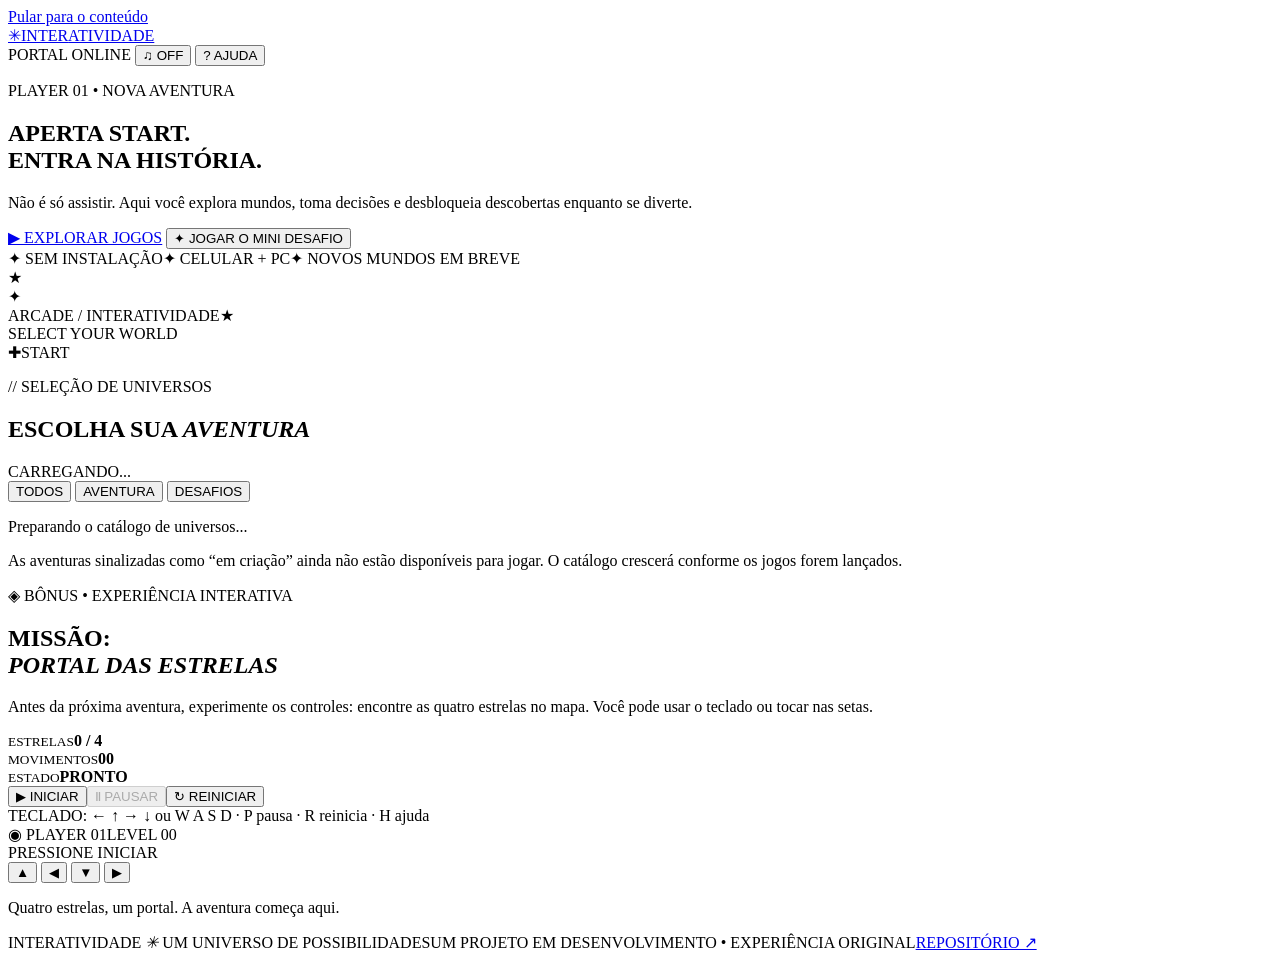
==== index.html @ ca8c4611 "feat: estrutura inicial do portal arcade Interatividade" ====
<!doctype html>
<html lang="pt-BR">
<head>
  <meta charset="utf-8">
  <meta name="viewport" content="width=device-width,initial-scale=1,viewport-fit=cover">
  <meta name="theme-color" content="#081223">
  <meta name="description" content="Interatividade — uma galáxia de jogos, histórias e desafios. Escolha um universo e entre na aventura.">
  <meta property="og:title" content="Interatividade | Seu próximo universo começa aqui">
  <meta property="og:description" content="Uma plataforma de jogos e aventuras interativas.">
  <title>INTERATIVIDADE — Seu próximo universo começa aqui</title>
  <link rel="stylesheet" href="./styles.css">
</head>
<body>
  <a class="skip-link" href="#main">Pular para o conteúdo</a>
  <div class="pixel-stars" aria-hidden="true"></div>
  <div class="page-shell">
    <header class="topbar">
      <a class="wordmark" href="./" aria-label="Interatividade: página inicial">
        <span class="wordmark-symbol" aria-hidden="true">✳</span><span>INTER<span class="wordmark-bright">ATIVIDADE</span></span>
      </a>
      <div class="top-actions">
        <span class="status"><span class="status-dot"></span>PORTAL ONLINE</span>
        <button class="icon-button" type="button" id="sound-toggle" aria-label="Ativar sons" title="Ativar ou silenciar (M)">♫ <span id="sound-state">OFF</span></button>
        <button class="icon-button" type="button" id="help-toggle" aria-haspopup="dialog" title="Como usar (H ou ?)">? AJUDA</button>
      </div>
    </header>
    <main id="main">
      <section class="hero" aria-label="Bem-vindo ao Interatividade">
        <div class="hero-copy">
          <p class="eyebrow"><span class="blink-square"></span> PLAYER 01 • NOVA AVENTURA</p>
          <h1>APERTA <span class="gradient-text">START.</span><br>ENTRA NA <span class="gradient-text pink">HISTÓRIA.</span></h1>
          <p class="hero-lead">Não é só assistir. Aqui você explora mundos, toma decisões e desbloqueia descobertas enquanto se diverte.</p>
          <div class="hero-buttons">
            <a href="#arcade" class="button button-primary">▶ EXPLORAR JOGOS</a>
            <button class="button button-outline" id="start-portal" type="button">✦ JOGAR O MINI DESAFIO</button>
          </div>
          <div class="feature-line"><span>✦ SEM INSTALAÇÃO</span><span>✦ CELULAR + PC</span><span>✦ NOVOS MUNDOS EM BREVE</span></div>
        </div>
        <div class="hero-illustration" aria-hidden="true">
          <div class="orbit orbit-one"></div><div class="orbit orbit-two"></div>
          <div class="floating-token token-one">★</div><div class="floating-token token-two">✦</div>
          <div class="device">
            <div class="device-top"><span>ARCADE / INTERATIVIDADE</span><span>★</span></div>
            <div class="device-screen">
              <div class="screen-mountains"></div><div class="screen-sun"></div>
              <div class="screen-caption">SELECT YOUR WORLD</div>
              <div class="screen-door"><div class="door-inner"></div></div>
              <div class="screen-ground"></div>
            </div>
            <div class="device-panel"><span class="device-cross">✚</span><span class="panel-start">START</span><span class="device-buttons"><b></b><b></b></span></div>
          </div>
        </div>
      </section>

      <section class="arcade-section" id="arcade" aria-labelledby="arcade-title">
        <div class="section-header">
          <div><p class="eyebrow">// SELEÇÃO DE UNIVERSOS</p><h2 id="arcade-title">ESCOLHA SUA <em>AVENTURA</em></h2></div>
          <span id="catalog-count" class="catalog-count">CARREGANDO...</span>
        </div>
        <div class="filter-bar" role="group" aria-label="Filtrar jogos">
          <button class="filter active" data-filter="todos" aria-pressed="true">TODOS</button>
          <button class="filter" data-filter="aventura" aria-pressed="false">AVENTURA</button>
          <button class="filter" data-filter="desafio" aria-pressed="false">DESAFIOS</button>
        </div>
        <div id="games-list" class="game-grid" aria-live="polite">
          <p class="loading-card">Preparando o catálogo de universos...</p>
        </div>
        <p class="catalog-note">As aventuras sinalizadas como “em criação” ainda não estão disponíveis para jogar. O catálogo crescerá conforme os jogos forem lançados.</p>
      </section>

      <section class="mini-section" id="mini" aria-labelledby="mini-title">
        <div class="mini-info">
          <p class="eyebrow">◈ BÔNUS • EXPERIÊNCIA INTERATIVA</p>
          <h2 id="mini-title">MISSÃO:<br><em>PORTAL DAS ESTRELAS</em></h2>
          <p>Antes da próxima aventura, experimente os controles: encontre as quatro estrelas no mapa. Você pode usar o teclado ou tocar nas setas.</p>
          <div class="mini-stats"><div><small>ESTRELAS</small><strong id="stars-collected">0 / 4</strong></div><div><small>MOVIMENTOS</small><strong id="moves-counter">00</strong></div><div><small>ESTADO</small><strong id="mini-state">PRONTO</strong></div></div>
          <div class="mini-actions"><button id="play-button" type="button" class="button button-primary">▶ INICIAR</button><button id="pause-button" type="button" class="button button-outline" disabled>Ⅱ PAUSAR</button><button id="restart-button" type="button" class="button button-minor">↻ REINICIAR</button></div>
          <div class="mini-hint">TECLADO: ← ↑ → ↓ ou W A S D · P pausa · R reinicia · H ajuda</div>
        </div>
        <div class="mini-console">
          <div class="console-label"><span>◉ PLAYER 01</span><span>LEVEL 00</span></div>
          <div class="board-frame"><div id="board" class="pixel-board" role="grid" aria-label="Mapa do minijogo Portal das Estrelas" tabindex="0"></div><div id="board-message" class="board-message">PRESSIONE INICIAR</div></div>
          <div class="touch-controls" role="group" aria-label="Setas para movimentar o jogador">
            <button type="button" class="dpad up" data-direction="up" aria-label="Mover para cima">▲</button>
            <button type="button" class="dpad left" data-direction="left" aria-label="Mover para a esquerda">◀</button>
            <button type="button" class="dpad down" data-direction="down" aria-label="Mover para baixo">▼</button>
            <button type="button" class="dpad right" data-direction="right" aria-label="Mover para a direita">▶</button>
          </div>
          <p id="game-feedback" class="game-feedback" role="status" aria-live="polite">Quatro estrelas, um portal. A aventura começa aqui.</p>
        </div>
      </section>
    </main>

    <footer class="footer"><span>INTERATIVIDADE <i>✳</i> UM UNIVERSO DE POSSIBILIDADES</span><span>UM PROJETO EM DESENVOLVIMENTO • EXPERIÊNCIA ORIGINAL</span><a href="https://github.com/aeduardasantana/ytp" target="_blank" rel="noopener noreferrer">REPOSITÓRIO ↗</a></footer>
  </div>

  <div id="help-dialog" class="dialog-backdrop" hidden>
    <div class="dialog" role="dialog" aria-modal="true" aria-labelledby="help-title" tabindex="-1">
      <div class="dialog-header"><h2 id="help-title">MANUAL DO JOGADOR</h2><button id="help-close" class="icon-button" type="button" aria-label="Fechar ajuda">✕</button></div>
      <p><strong>Portal das Estrelas:</strong> aperte INICIAR, mova sua personagem pelo mapa e colete todas as estrelas. Quando o portal brilhar, você venceu!</p>
      <ul><li><kbd>←</kbd> <kbd>↑</kbd> <kbd>→</kbd> <kbd>↓</kbd> ou <kbd>W</kbd><kbd>A</kbd><kbd>S</kbd><kbd>D</kbd> — mover</li><li><kbd>P</kbd> — pausar ou continuar</li><li><kbd>R</kbd> — reiniciar</li><li><kbd>H</kbd> ou <kbd>?</kbd> — abrir/fechar ajuda</li><li><kbd>M</kbd> — ativar/desativar sons</li><li><kbd>Esc</kbd> — fechar menus</li></ul>
      <p>No celular, use as quatro setas na parte inferior. O jogo não exige áudio nem limite de tempo. Você pode pausar quando quiser.</p>
      <button class="button button-primary" id="help-ok" type="button">ENTENDI ✓</button>
    </div>
  </div>
  <script src="./portal.js" defer></script>
</body>
</html>
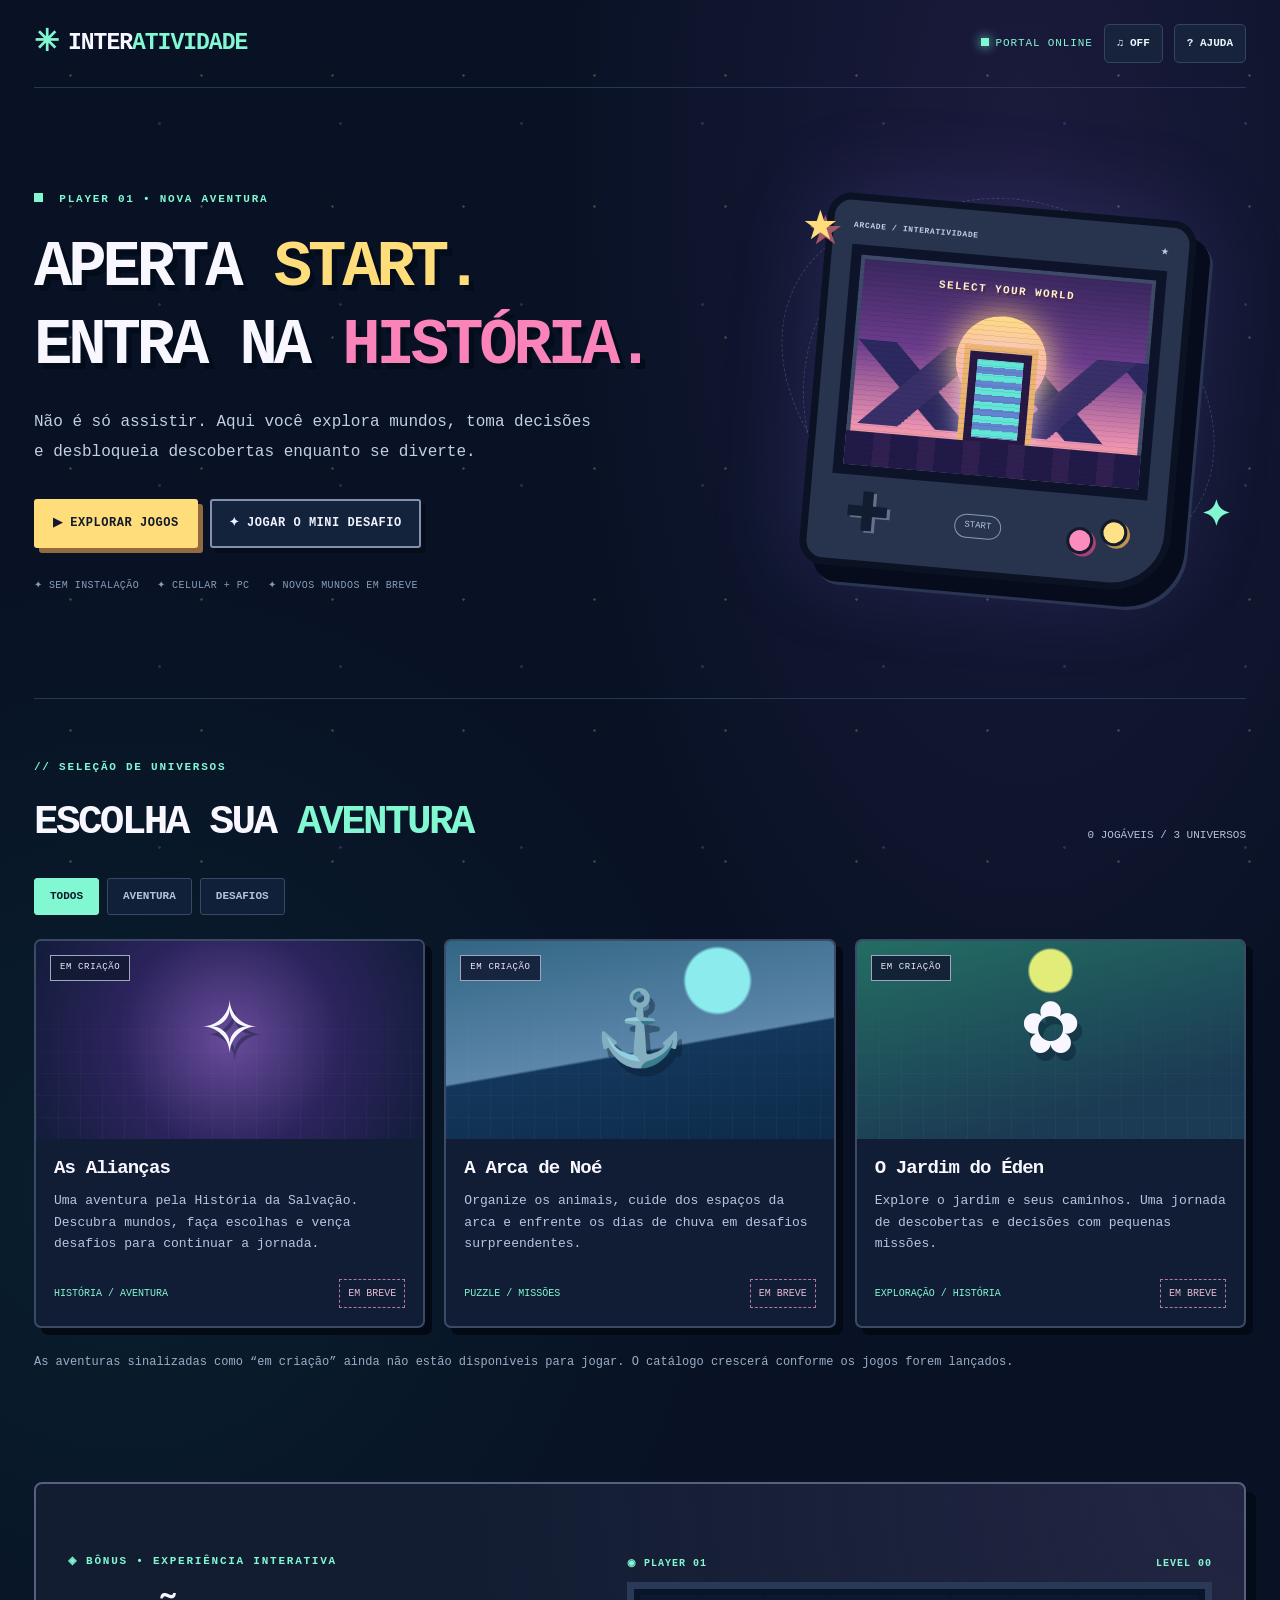
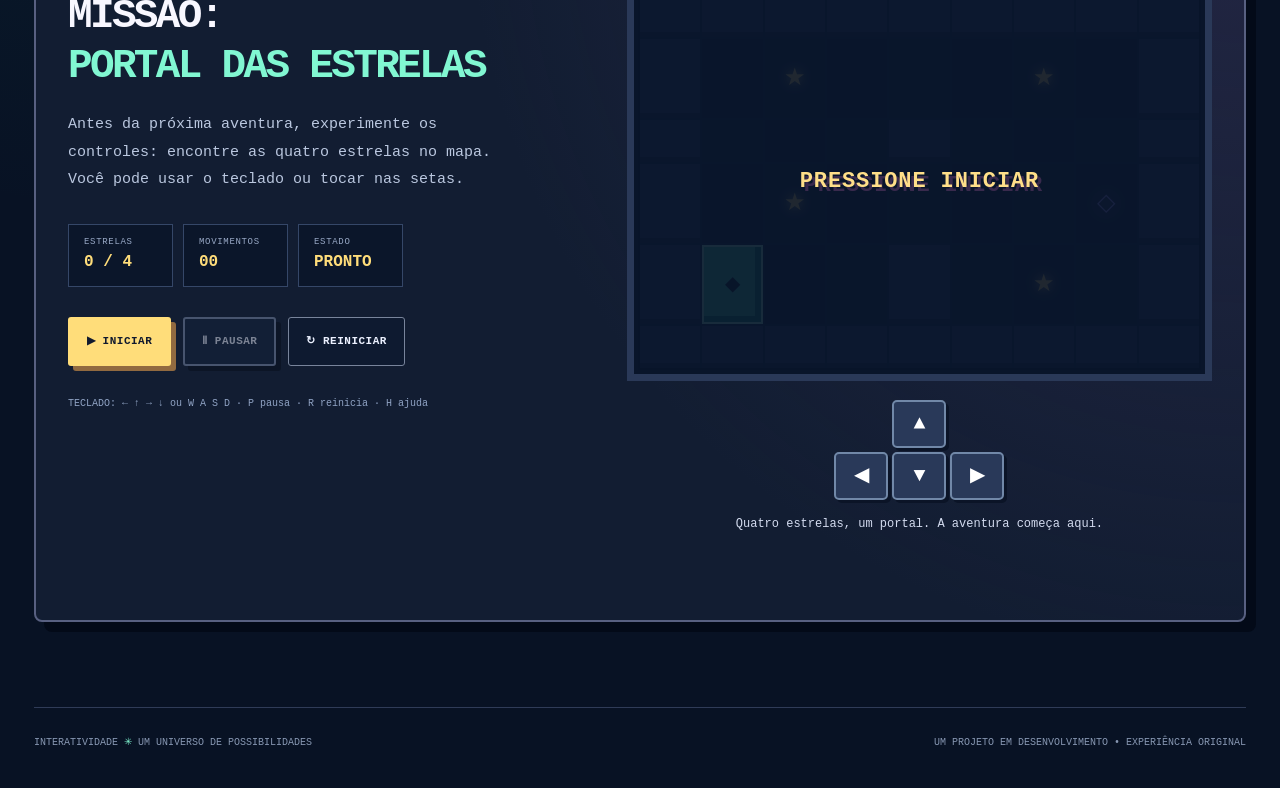
==== commit 9579b7b9: "fix: remover link público para repositório do rodapé do portal" ====
--- a/index.html
+++ b/index.html
@@ -91,7 +91,7 @@
       </section>
     </main>
 
-    <footer class="footer"><span>INTERATIVIDADE <i>✳</i> UM UNIVERSO DE POSSIBILIDADES</span><span>UM PROJETO EM DESENVOLVIMENTO • EXPERIÊNCIA ORIGINAL</span><a href="https://github.com/aeduardasantana/ytp" target="_blank" rel="noopener noreferrer">REPOSITÓRIO ↗</a></footer>
+    <footer class="footer"><span>INTERATIVIDADE <i>✳</i> UM UNIVERSO DE POSSIBILIDADES</span><span>UM PROJETO EM DESENVOLVIMENTO • EXPERIÊNCIA ORIGINAL</span></footer>
   </div>
 
   <div id="help-dialog" class="dialog-backdrop" hidden>
--- a/styles.css
+++ b/styles.css
@@ -0,0 +1 @@
+:root{color-scheme:dark;--bg:#081224;--panel:#111d34;--panel-2:#0b1629;--border:#334362;--mint:#81f7d2;--yellow:#ffdd7a;--pink:#fa83ba;--violet:#a6a0ff;--text:#f8f7ff;--muted:#b5c1db;--shadow:#030a18}*{box-sizing:border-box}html{scroll-behavior:smooth}body{margin:0;min-width:300px;background:radial-gradient(ellipse at 80% 7%,rgba(79,50,128,.27),transparent 33%),radial-gradient(ellipse at 10% 50%,rgba(19,143,133,.1),transparent 37%),var(--bg);color:var(--text);font-family:ui-monospace,'SFMono-Regular',Consolas,'Liberation Mono',monospace;font-size:15px;line-height:1.55}button,a{touch-action:manipulation}button{font:inherit;cursor:pointer}a{color:inherit}button:focus-visible,a:focus-visible,.pixel-board:focus-visible{outline:3px solid var(--yellow);outline-offset:4px}button:disabled{opacity:.48;cursor:not-allowed}.skip-link{position:absolute;top:-60px;left:12px;z-index:100;padding:10px;background:var(--mint);color:#091321}.skip-link:focus{top:10px}.pixel-stars{z-index:-1;position:absolute;inset:0 0 auto;min-height:1150px;pointer-events:none;background-image:radial-gradient(circle,var(--yellow) 1px,transparent 1.5px),radial-gradient(circle,#8b85ff 1px,transparent 1.7px);background-size:131px 131px,181px 181px;background-position:5px 10px,69px 33px;opacity:.23}.page-shell{max-width:1310px;margin:auto;padding:0 34px}.topbar{min-height:88px;display:flex;align-items:center;justify-content:space-between;gap:14px;border-bottom:1px solid #263654}.wordmark{text-decoration:none;display:flex;align-items:center;gap:10px;letter-spacing:-1px;font-weight:900;font-size:clamp(16px,2.2vw,23px);white-space:nowrap}.wordmark-symbol{font-size:30px;color:var(--mint);line-height:1}.wordmark-bright{color:var(--mint)}.top-actions{display:flex;align-items:center;gap:11px}.status{font-size:11px;letter-spacing:.08em;color:var(--mint);white-space:nowrap}.status-dot{display:inline-block;width:8px;height:8px;background:var(--mint);box-shadow:0 0 11px var(--mint);margin-right:7px}.icon-button{border:1px solid var(--border);background:#17233a;color:#ebf5ff;border-radius:5px;padding:9px 12px;min-height:39px;font-size:11px;font-weight:bold;transition:background .15s}.icon-button:hover{background:#263752}.hero{display:grid;grid-template-columns:1.15fr .85fr;align-items:center;min-height:610px;padding:68px 0 69px;gap:45px}.eyebrow{font-size:11px;font-weight:800;letter-spacing:.16em;color:var(--mint);margin:0 0 21px}.blink-square{display:inline-block;width:9px;height:9px;background:var(--mint);margin-right:8px;animation:blink 1.35s steps(1,end) infinite}h1,h2,h3,p{margin-top:0}h1,h2,h3{font-weight:900;line-height:1.22;letter-spacing:-.065em}h1{font-size:clamp(37px,5vw,70px);margin-bottom:23px;text-shadow:5px 6px 0 #030c1b}h2{font-size:clamp(27px,3.3vw,41px)}h2 em{font-style:normal;color:var(--mint)}.gradient-text{color:var(--yellow)}.gradient-text.pink{color:var(--pink)}.hero-lead{max-width:575px;line-height:1.85;color:#c4cee4;font-size:16px;margin-bottom:32px}.hero-buttons,.mini-actions{display:flex;flex-wrap:wrap;gap:12px}.button{display:inline-flex;align-items:center;justify-content:center;gap:8px;min-height:49px;border-radius:3px;border:2px solid transparent;padding:12px 17px;text-decoration:none;text-align:center;line-height:1.1;font-weight:900;letter-spacing:.045em;font-size:12px;transition:transform .1s,filter .15s,background .15s;white-space:normal}.button:hover:not(:disabled){filter:brightness(1.11);transform:translateY(-2px)}.button:active:not(:disabled){transform:translateY(2px)}.button-primary{background:var(--yellow);color:#10192e;box-shadow:5px 5px 0 #916a40}.button-outline{border-color:#8291af;color:#eff3ff;background:#13233c;box-shadow:5px 5px 0 #060d1a}.button-minor{border:1px solid #78849b;color:#ecf1ff;background:#0e1a30}.feature-line{display:flex;flex-wrap:wrap;gap:12px 18px;color:#899dbb;font-size:10px;letter-spacing:.045em;margin-top:30px}.hero-illustration{height:430px;display:grid;place-items:center;position:relative;isolation:isolate}.orbit{position:absolute;border:1px dashed #53617c;border-radius:50%;opacity:.52}.orbit-one{width:390px;height:390px;transform:rotate(-18deg)}.orbit-two{width:460px;height:330px;transform:rotate(29deg)}.floating-token{position:absolute;font-weight:900;display:grid;place-items:center;width:60px;height:60px;z-index:2;font-size:35px;animation:bob 4s ease-in-out infinite}.token-one{top:5%;left:8%;color:var(--yellow);text-shadow:5px 5px 0 #a65866}.token-two{bottom:14%;right:0;color:var(--mint);animation-delay:1s}.device{position:relative;z-index:1;width:min(100%,370px);background:#28344d;padding:17px 20px 22px;border:7px solid #0b1223;border-radius:24px 24px 60px 24px;box-shadow:15px 16px 0 #060c1c,18px 19px 0 #293552,0 0 90px #7468d33a;transform:rotate(5deg)}.device-top{display:flex;justify-content:space-between;font-size:8px;font-weight:bold;letter-spacing:.08em;color:#bfcee8;margin:2px 0 13px}.device-screen{height:230px;background:linear-gradient(#38275d 0%,#6b3c8c 42%,#ed92b1 80%,#f8b47f 100%);position:relative;border:10px solid #0d1429;overflow:hidden;box-shadow:inset 0 0 0 4px #3e4a67}.device-screen:after{content:"";position:absolute;inset:0;background:repeating-linear-gradient(transparent 0 4px,rgba(4,8,25,.08) 4px 5px);pointer-events:none}.screen-sun{position:absolute;width:91px;height:91px;background:linear-gradient(#ffdc8a,#f693a7);border-radius:50%;top:23%;left:calc(50% - 45px);box-shadow:0 0 35px #ffce80}.screen-mountains{position:absolute;inset:40% 0 20%;background:linear-gradient(135deg,transparent 35%,#392f69 35% 50%,transparent 50%) 0 0/150px 120px,linear-gradient(225deg,transparent 35%,#2b295f 35% 50%,transparent 50%) 0 0/130px 120px}.screen-caption{position:absolute;top:15px;left:0;right:0;text-align:center;font-size:11px;font-weight:900;letter-spacing:.13em;color:#fff7cd;text-shadow:2px 2px 0 #50254d}.screen-door{position:absolute;bottom:30px;left:calc(50% - 31px);width:62px;height:94px;border:8px solid #271943;background:#c5b5ff;box-shadow:0 0 0 6px #edb470,0 0 29px #f3d8ff}.door-inner{width:100%;height:100%;background:repeating-linear-gradient(180deg,#61e6d6 0 7px,#6385cf 7px 14px);animation:shimmer 1.6s linear infinite}.screen-ground{height:34px;position:absolute;bottom:0;left:0;right:0;background:repeating-linear-gradient(90deg,#211a48 0 28px,#302052 28px 45px)}.device-panel{display:flex;justify-content:space-between;align-items:center;margin:19px 16px 0}.device-cross{font-size:54px;color:#131d31;line-height:.8;text-shadow:3px 2px 0 #67718c}.panel-start{font-size:9px;color:#afc2db;padding:4px 9px;border-radius:20px;border:1px solid #8d98b0}.device-buttons{display:flex;gap:8px;transform:rotate(-18deg)}.device-buttons b{display:block;width:27px;height:27px;background:#fc8cbe;border-radius:50%;border:3px solid #131b2c;box-shadow:2px 3px 0 #a84275}.device-buttons b:last-child{background:#ffe188;box-shadow:2px 3px 0 #bf9354}.arcade-section{padding:60px 0 68px;border-top:1px solid #263654}.section-header{display:flex;align-items:flex-end;justify-content:space-between;gap:15px}.section-header h2{margin-bottom:15px}.catalog-count{color:var(--muted);font-size:11px;margin-bottom:18px}.filter-bar{display:flex;gap:8px;flex-wrap:wrap;margin:16px 0 24px}.filter{padding:9px 15px;border:1px solid #374965;border-radius:3px;background:#102039;color:#b5c2dc;font-size:11px;font-weight:bold}.filter.active,.filter:hover{background:var(--mint);border-color:var(--mint);color:#0b1c28}.game-grid{display:grid;grid-template-columns:repeat(3,minmax(0,1fr));gap:19px}.game-card{background:var(--panel);border:2px solid #3b4b65;border-radius:7px;overflow:hidden;box-shadow:7px 7px 0 #030a16;min-width:0;display:flex;flex-direction:column}.game-card:hover{border-color:#7b83c9}.game-art{min-height:198px;display:grid;place-items:center;position:relative;overflow:hidden;background:radial-gradient(circle at 50% 45%,#5d5489,transparent 60%),linear-gradient(140deg,#211e46,#162b47)}.game-art[data-art="ark"]{background:radial-gradient(circle at 70% 20%,#8bebed 0 10%,transparent 11%),linear-gradient(170deg,#326684 0%,#5c86aa 54%,#13375b 55%,#0d2b4a 100%)}.game-art[data-art="eden"]{background:radial-gradient(circle at 50% 15%,#e1ec79 0 8%,transparent 9%),linear-gradient(165deg,#236d63,#1b3a53 78%)}.game-art[data-art="alliance"]{background:radial-gradient(circle,#694c9b 0,#2c245d 50%,#121c3a)}.game-art[data-art="mystery"]{background:linear-gradient(145deg,#233652,#371e54)}.game-symbol{font-size:73px;line-height:1;filter:drop-shadow(5px 8px 0 #08182b66);transform:translateY(-7px)}.art-pixels{position:absolute;inset:0;opacity:.25;background-image:linear-gradient(#fff2 1px,transparent 1px),linear-gradient(90deg,#fff2 1px,transparent 1px);background-size:22px 22px;mask-image:linear-gradient(transparent,black)}.card-badge{position:absolute;top:14px;left:14px;background:#121a32df;border:1px solid #a1a5bf;padding:5px 9px;font-size:9px;color:#f2e9ff;letter-spacing:.07em}.game-card-content{padding:18px;flex:1;display:flex;flex-direction:column}.game-card h3{font-size:19px;margin-bottom:10px;letter-spacing:-.045em}.game-card p{font-size:13px;color:#b7c6df;line-height:1.65;flex:1}.card-bottom{display:flex;gap:10px;align-items:center;justify-content:space-between;margin-top:11px}.card-tag{font-size:10px;color:var(--mint)}.card-coming{font-size:10px;color:#e0bad3;border:1px dashed #b778a0;padding:6px 8px;white-space:nowrap}.game-link{background:var(--mint);color:#091c25;padding:8px 10px;font-size:11px;font-weight:bold;text-decoration:none}.catalog-note{font-size:12px;color:#9cadc7;margin-top:25px}.loading-card{padding:40px;color:var(--muted)}.mini-section{display:grid;grid-template-columns:.94fr 1.06fr;gap:40px;padding:69px 32px;border:2px solid #586081;border-radius:8px;background:radial-gradient(circle at 100% 0%,#39325a69,transparent 55%),#121d32;box-shadow:10px 10px 0 #030a18;margin:30px 0 85px}.mini-info>p:not(.eyebrow){color:#bac7df;line-height:1.85;max-width:440px}.mini-info h2{margin-bottom:20px}.mini-stats{display:flex;flex-wrap:wrap;gap:10px;margin:30px 0}.mini-stats>div{background:#0b162a;border:1px solid #354768;padding:11px 15px;min-width:105px}.mini-stats small{display:block;font-size:9px;color:#99a9c6;letter-spacing:.075em}.mini-stats strong{display:block;font-size:16px;color:var(--yellow)}.mini-actions .button{font-size:11px}.mini-hint{font-size:10px;color:#90a3c4;margin-top:28px;line-height:1.9}.mini-console{max-width:590px;min-width:0}.console-label{display:flex;justify-content:space-between;color:var(--mint);font-weight:bold;font-size:10px;letter-spacing:.1em;margin:3px 0 11px}.board-frame{position:relative;border:7px solid #2a3958;background:#0b182e;padding:6px;box-shadow:inset 0 0 0 4px #111d36}.pixel-board{width:100%;display:grid;grid-template-columns:repeat(9,1fr);aspect-ratio:9/6;gap:2px;background:#182844;outline-offset:2px}.cell{min-width:0;min-height:0;display:grid;place-items:center;background:#15233d;font-size:clamp(13px,2.2vw,24px);user-select:none}.cell:nth-child(2n){background:#172942}.cell.wall{background:#304262;box-shadow:inset 0 -5px 0 #1c2d49}.cell.star{color:#ffdc74;text-shadow:0 0 11px #f7d281;animation:glow 1.4s ease-in-out infinite}.cell.portal{color:#a394ff;text-shadow:0 0 14px #b78eff}.cell.hero-cell{background:#4ad2af;color:#091d2c;box-shadow:inset -6px -6px 0 #15927b;font-size:20px;border:2px solid #adffe5}.board-message{position:absolute;inset:0;display:grid;place-items:center;background:#08152ae6;color:#ffdf89;font-size:clamp(13px,2.1vw,22px);font-weight:900;text-align:center;text-shadow:4px 4px 0 #392a4d;letter-spacing:.04em;padding:20px}.board-message[hidden]{display:none}.touch-controls{display:grid;grid-template-columns:repeat(3,54px);grid-template-rows:repeat(2,48px);gap:4px;justify-content:center;margin:19px auto 10px}.dpad{border:2px solid #7188a8;background:#293959;color:#fff;border-radius:5px;font-size:20px;min-width:44px;min-height:44px;box-shadow:3px 3px 0 #0b1427}.dpad:active{background:#80f5d5;color:#05172a;transform:translate(2px,2px);box-shadow:1px 1px 0 #0b1427}.dpad.up{grid-column:2;grid-row:1}.dpad.left{grid-column:1;grid-row:2}.dpad.down{grid-column:2;grid-row:2}.dpad.right{grid-column:3;grid-row:2}.game-feedback{font-size:12px;text-align:center;color:#d3dbef;margin:15px 0 0;min-height:3em}.footer{border-top:1px solid #2f3b57;padding:27px 0 38px;display:flex;justify-content:space-between;gap:15px;align-items:center;flex-wrap:wrap;color:#8797b2;font-size:10px}.footer i{color:var(--mint);font-style:normal}.footer a{color:var(--mint);text-decoration:none}.dialog-backdrop{position:fixed;inset:0;background:#020611d9;z-index:99;display:grid;place-items:center;padding:16px}.dialog-backdrop[hidden]{display:none}.dialog{width:min(100%,540px);max-height:min(94vh,720px);overflow:auto;background:#182540;border:3px solid var(--mint);box-shadow:12px 12px 0 #050e1e;padding:26px}.dialog-header{display:flex;justify-content:space-between;align-items:center;gap:15px}.dialog h2{font-size:25px;color:var(--yellow);margin:0 0 16px}.dialog p,.dialog li{font-size:13px;line-height:1.8;color:#d6e1f4}.dialog ul{padding-left:22px}.dialog li{margin-bottom:8px}kbd{display:inline-block;background:#0a152a;color:var(--mint);border:1px solid #7587a5;border-radius:3px;padding:1px 5px;margin:0 2px;font-family:inherit}.dialog .button{margin-top:10px}@keyframes blink{50%{opacity:0}}@keyframes glow{50%{filter:brightness(1.6)}}@keyframes bob{50%{transform:translateY(-14px)}}@keyframes shimmer{to{background-position:0 28px}}@media(max-width:1050px){.hero{grid-template-columns:1fr .85fr;gap:22px}.hero-illustration{height:340px}.orbit-one{width:320px;height:320px}.orbit-two{width:330px;height:270px}.device{max-width:275px}.device-screen{height:175px}.game-grid{grid-template-columns:repeat(2,minmax(0,1fr))}.mini-section{grid-template-columns:1fr}.mini-console{max-width:640px;margin:auto;width:100%}}@media(max-width:720px){.page-shell{padding:0 18px}.topbar{min-height:73px}.status{display:none}.wordmark{font-size:16px}.wordmark-symbol{font-size:23px}.top-actions{gap:6px}.icon-button{padding:7px 8px}.hero{display:flex;flex-direction:column;align-items:stretch;padding:55px 0 40px;gap:35px;min-height:unset}.hero-illustration{height:300px}.device{max-width:280px}.hero-copy h1{font-size:clamp(36px,8vw,56px)}.feature-line{gap:7px 10px}.arcade-section{padding:38px 0 52px}.section-header{align-items:flex-start;flex-direction:column;gap:0}.game-grid{grid-template-columns:1fr}.game-art{min-height:180px}.mini-section{padding:30px 15px;gap:22px;margin-bottom:55px}.mini-stats>div{min-width:90px;flex:1}.mini-actions .button{flex:1}.pixel-board{aspect-ratio:9/6}.cell.hero-cell{font-size:16px}.footer{font-size:9px;line-height:1.8}}@media(max-width:380px){.wordmark{font-size:13px}.top-actions .icon-button{font-size:9px;padding:6px}.mini-stats>div{padding:9px 7px;min-width:80px}}@media(prefers-reduced-motion:reduce){*,*:before,*:after{animation-duration:.01ms!important;animation-iteration-count:1!important;scroll-behavior:auto!important;transition-duration:.01ms!important}}
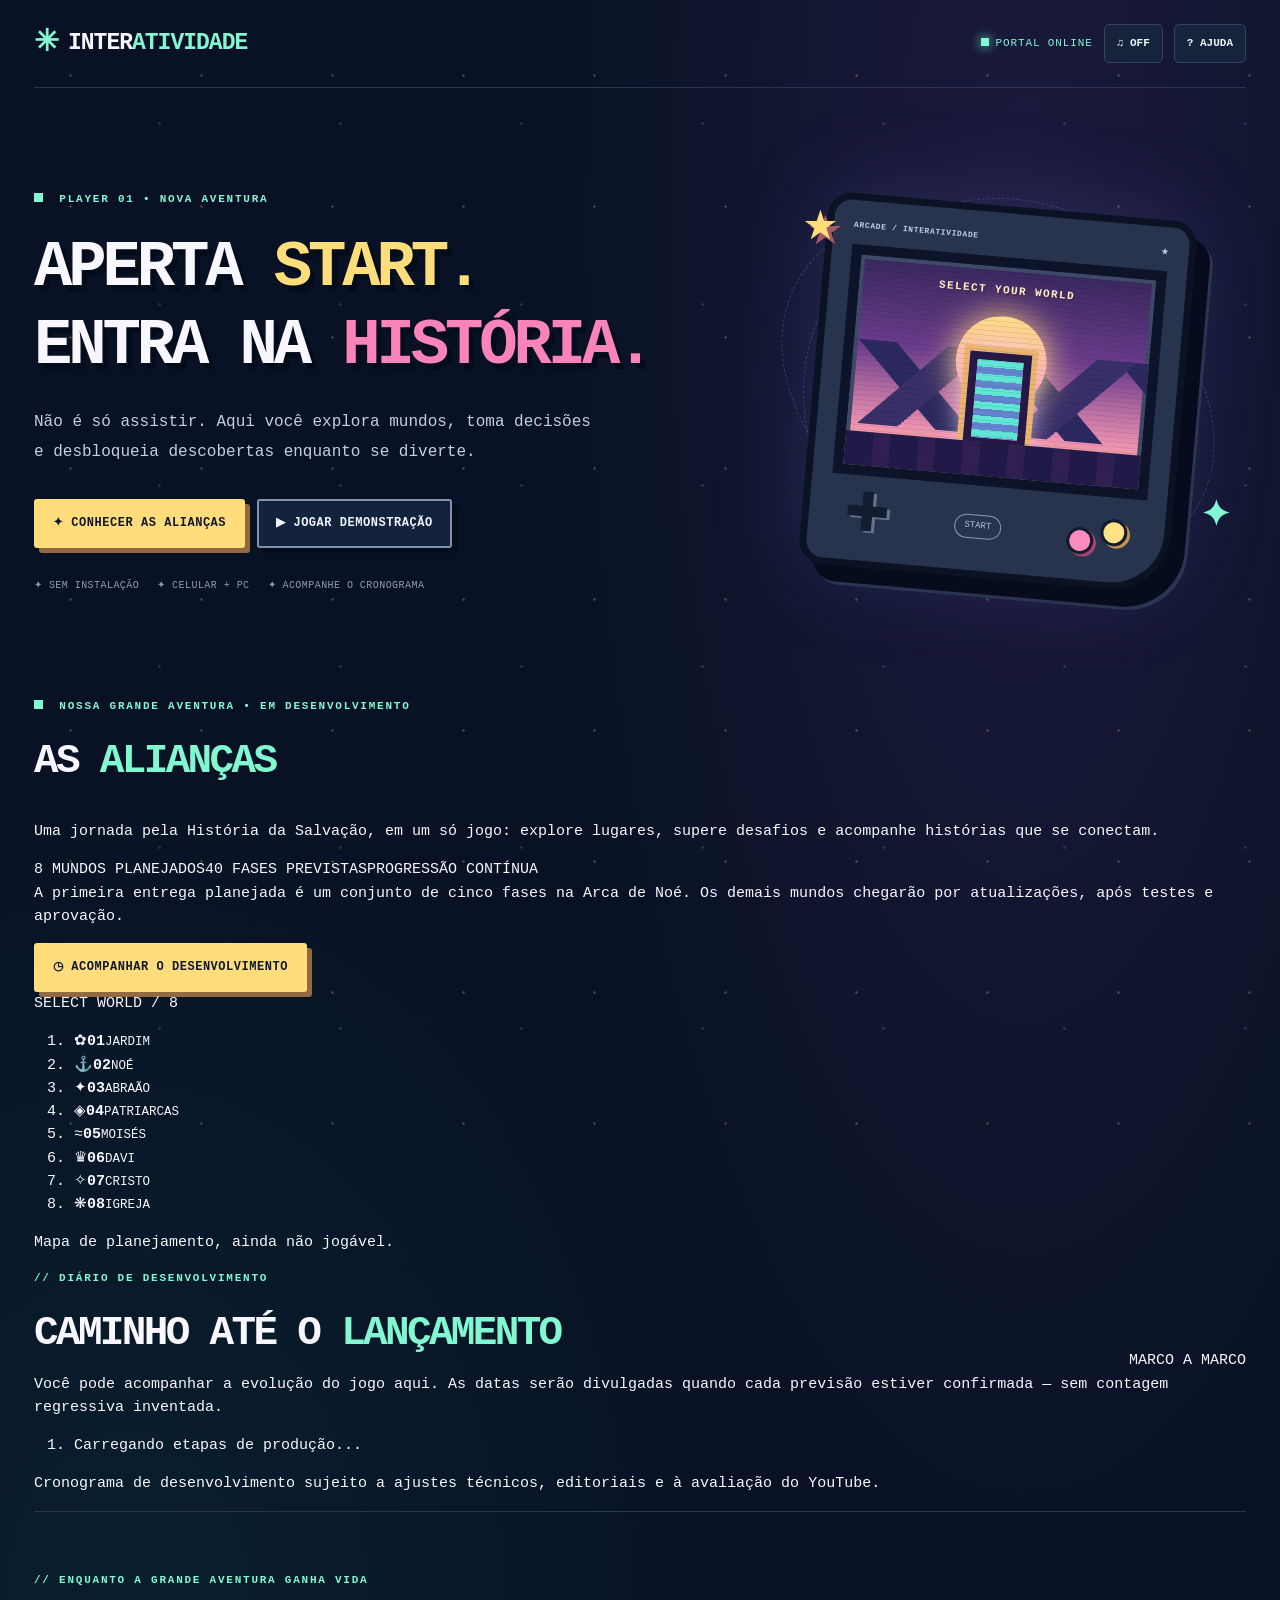
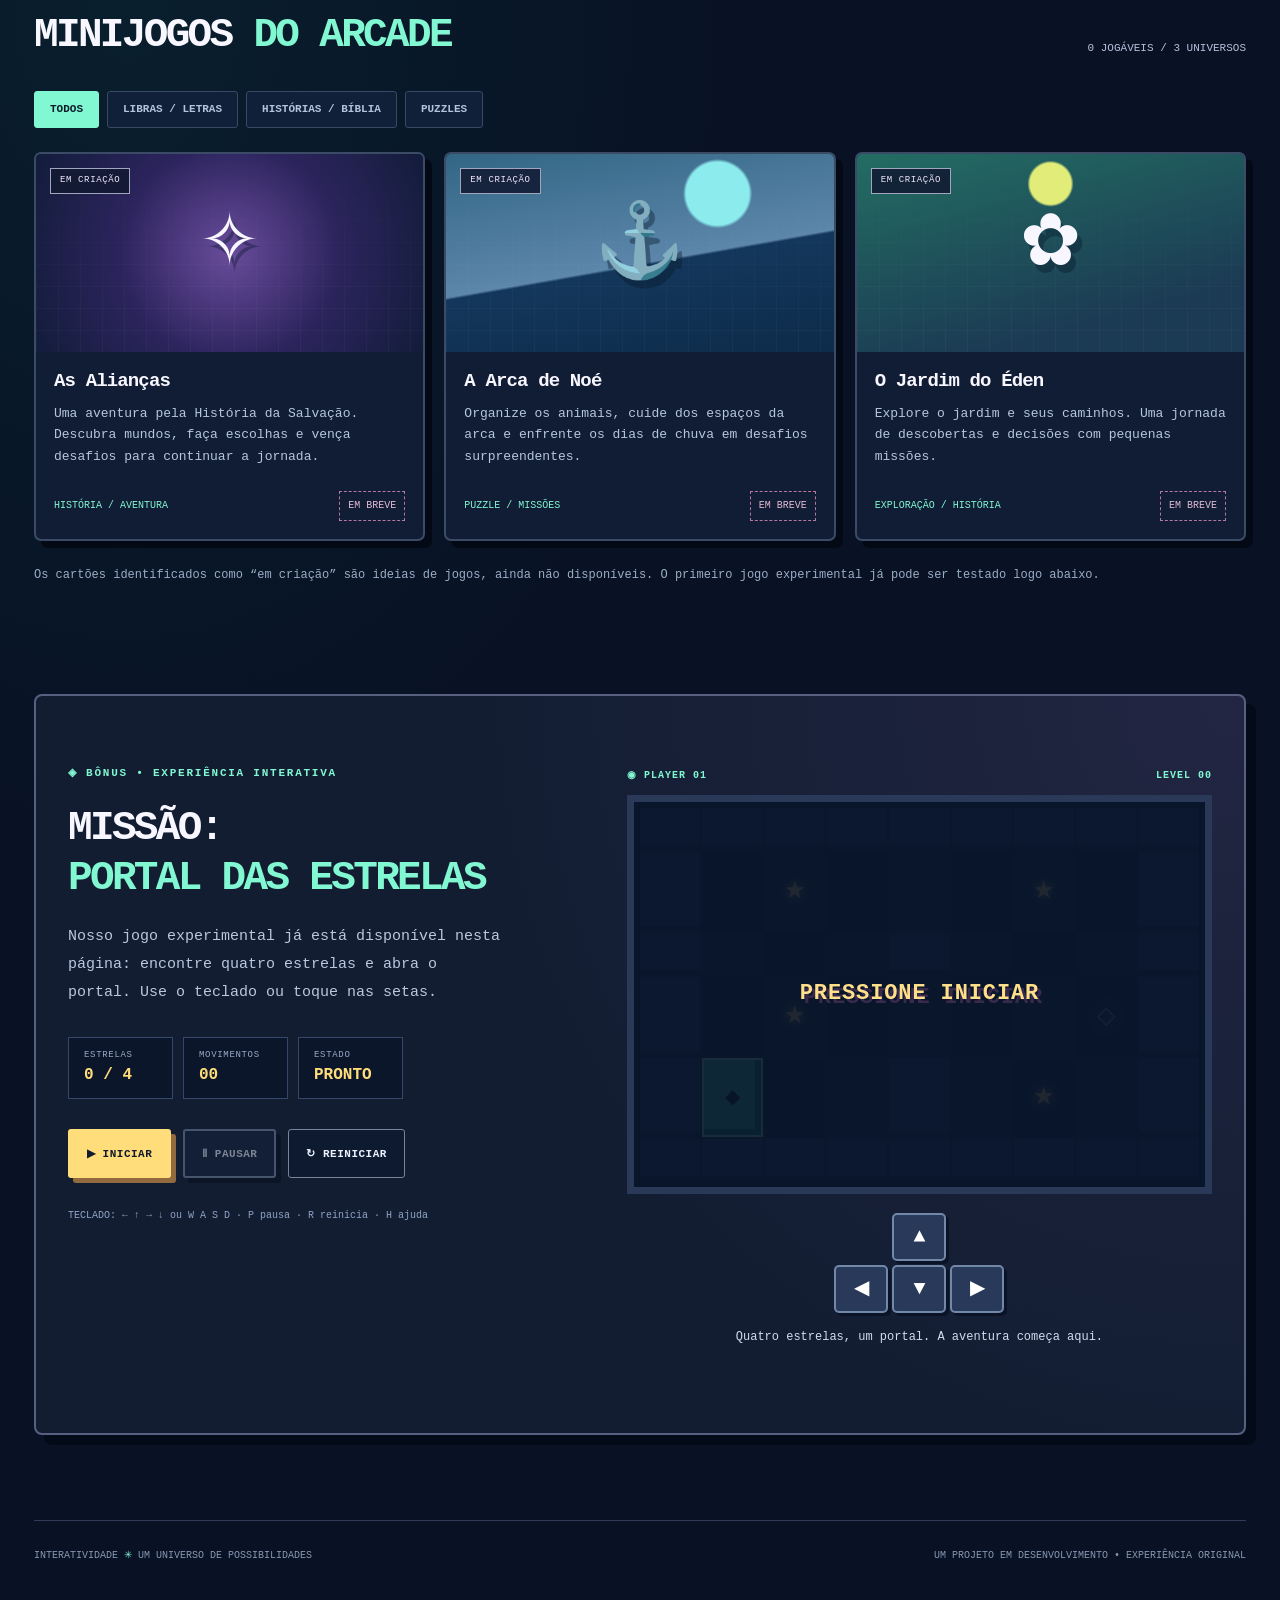
==== commit ebe0ce6c: "feat: destacar As Alianças como jogo unico e exibir roadmap publico e minijogos" ====
--- a/index.html
+++ b/index.html
@@ -4,9 +4,9 @@
   <meta charset="utf-8">
   <meta name="viewport" content="width=device-width,initial-scale=1,viewport-fit=cover">
   <meta name="theme-color" content="#081223">
-  <meta name="description" content="Interatividade — uma galáxia de jogos, histórias e desafios. Escolha um universo e entre na aventura.">
-  <meta property="og:title" content="Interatividade | Seu próximo universo começa aqui">
-  <meta property="og:description" content="Uma plataforma de jogos e aventuras interativas.">
+  <meta name="description" content="Interatividade: As Alianças, uma aventura bíblica em desenvolvimento, e minijogos retrô para jogar enquanto isso.">
+  <meta property="og:title" content="Interatividade | As Alianças e Minijogos">
+  <meta property="og:description" content="Acompanhe As Alianças e descubra pequenos jogos retrô.">
   <title>INTERATIVIDADE — Seu próximo universo começa aqui</title>
   <link rel="stylesheet" href="./styles.css">
 </head>
@@ -31,10 +31,10 @@
           <h1>APERTA <span class="gradient-text">START.</span><br>ENTRA NA <span class="gradient-text pink">HISTÓRIA.</span></h1>
           <p class="hero-lead">Não é só assistir. Aqui você explora mundos, toma decisões e desbloqueia descobertas enquanto se diverte.</p>
           <div class="hero-buttons">
-            <a href="#arcade" class="button button-primary">▶ EXPLORAR JOGOS</a>
-            <button class="button button-outline" id="start-portal" type="button">✦ JOGAR O MINI DESAFIO</button>
+            <a href="#aliancas" class="button button-primary">✦ CONHECER AS ALIANÇAS</a>
+            <button class="button button-outline" id="start-portal" type="button">▶ JOGAR DEMONSTRAÇÃO</button>
           </div>
-          <div class="feature-line"><span>✦ SEM INSTALAÇÃO</span><span>✦ CELULAR + PC</span><span>✦ NOVOS MUNDOS EM BREVE</span></div>
+          <div class="feature-line"><span>✦ SEM INSTALAÇÃO</span><span>✦ CELULAR + PC</span><span>✦ ACOMPANHE O CRONOGRAMA</span></div>
         </div>
         <div class="hero-illustration" aria-hidden="true">
           <div class="orbit orbit-one"></div><div class="orbit orbit-two"></div>
@@ -52,27 +52,65 @@
         </div>
       </section>
 
+      <section class="featured-journey" id="aliancas" aria-labelledby="journey-title">
+        <div class="featured-copy">
+          <p class="eyebrow"><span class="blink-square"></span> NOSSA GRANDE AVENTURA • EM DESENVOLVIMENTO</p>
+          <h2 id="journey-title">AS <em>ALIANÇAS</em></h2>
+          <p class="journey-lead">Uma jornada pela História da Salvação, em um só jogo: explore lugares, supere desafios e acompanhe histórias que se conectam.</p>
+          <div class="journey-chips"><span>8 MUNDOS PLANEJADOS</span><span>40 FASES PREVISTAS</span><span>PROGRESSÃO CONTÍNUA</span></div>
+          <p class="journey-fine">A primeira entrega planejada é um conjunto de cinco fases na Arca de Noé. Os demais mundos chegarão por atualizações, após testes e aprovação.</p>
+          <a class="button button-primary" href="#cronograma">◷ ACOMPANHAR O DESENVOLVIMENTO</a>
+        </div>
+        <div class="journey-map" aria-label="Mundos previstos de As Alianças">
+          <span class="journey-map-kicker">SELECT WORLD / 8</span>
+          <ol class="world-grid">
+            <li><span class="world-glyph" aria-hidden="true">✿</span><strong>01</strong><small>JARDIM</small></li>
+            <li class="world-focus"><span class="world-glyph" aria-hidden="true">⚓</span><strong>02</strong><small>NOÉ</small></li>
+            <li><span class="world-glyph" aria-hidden="true">✦</span><strong>03</strong><small>ABRAÃO</small></li>
+            <li><span class="world-glyph" aria-hidden="true">◈</span><strong>04</strong><small>PATRIARCAS</small></li>
+            <li><span class="world-glyph" aria-hidden="true">≈</span><strong>05</strong><small>MOISÉS</small></li>
+            <li><span class="world-glyph" aria-hidden="true">♛</span><strong>06</strong><small>DAVI</small></li>
+            <li><span class="world-glyph" aria-hidden="true">✧</span><strong>07</strong><small>CRISTO</small></li>
+            <li><span class="world-glyph" aria-hidden="true">❋</span><strong>08</strong><small>IGREJA</small></li>
+          </ol>
+          <p class="world-disclaimer">Mapa de planejamento, ainda não jogável.</p>
+        </div>
+      </section>
+
+      <section class="roadmap-section" id="cronograma" aria-labelledby="roadmap-title">
+        <div class="section-header">
+          <div><p class="eyebrow">// DIÁRIO DE DESENVOLVIMENTO</p><h2 id="roadmap-title">CAMINHO ATÉ O <em>LANÇAMENTO</em></h2></div>
+          <span class="roadmap-caption">MARCO A MARCO</span>
+        </div>
+        <p class="roadmap-lead">Você pode acompanhar a evolução do jogo aqui. As datas serão divulgadas quando cada previsão estiver confirmada — sem contagem regressiva inventada.</p>
+        <ol id="roadmap-list" class="roadmap-list" aria-live="polite">
+          <li class="roadmap-loading">Carregando etapas de produção...</li>
+        </ol>
+        <p class="roadmap-footnote" id="roadmap-updated">Cronograma de desenvolvimento sujeito a ajustes técnicos, editoriais e à avaliação do YouTube.</p>
+      </section>
+
       <section class="arcade-section" id="arcade" aria-labelledby="arcade-title">
         <div class="section-header">
-          <div><p class="eyebrow">// SELEÇÃO DE UNIVERSOS</p><h2 id="arcade-title">ESCOLHA SUA <em>AVENTURA</em></h2></div>
+          <div><p class="eyebrow">// ENQUANTO A GRANDE AVENTURA GANHA VIDA</p><h2 id="arcade-title">MINIJOGOS <em>DO ARCADE</em></h2></div>
           <span id="catalog-count" class="catalog-count">CARREGANDO...</span>
         </div>
         <div class="filter-bar" role="group" aria-label="Filtrar jogos">
           <button class="filter active" data-filter="todos" aria-pressed="true">TODOS</button>
-          <button class="filter" data-filter="aventura" aria-pressed="false">AVENTURA</button>
-          <button class="filter" data-filter="desafio" aria-pressed="false">DESAFIOS</button>
+          <button class="filter" data-filter="datilologia" aria-pressed="false">LIBRAS / LETRAS</button>
+          <button class="filter" data-filter="biblia" aria-pressed="false">HISTÓRIAS / BÍBLIA</button>
+          <button class="filter" data-filter="puzzle" aria-pressed="false">PUZZLES</button>
         </div>
         <div id="games-list" class="game-grid" aria-live="polite">
           <p class="loading-card">Preparando o catálogo de universos...</p>
         </div>
-        <p class="catalog-note">As aventuras sinalizadas como “em criação” ainda não estão disponíveis para jogar. O catálogo crescerá conforme os jogos forem lançados.</p>
+        <p class="catalog-note">Os cartões identificados como “em criação” são ideias de jogos, ainda não disponíveis. O primeiro jogo experimental já pode ser testado logo abaixo.</p>
       </section>
 
       <section class="mini-section" id="mini" aria-labelledby="mini-title">
         <div class="mini-info">
           <p class="eyebrow">◈ BÔNUS • EXPERIÊNCIA INTERATIVA</p>
           <h2 id="mini-title">MISSÃO:<br><em>PORTAL DAS ESTRELAS</em></h2>
-          <p>Antes da próxima aventura, experimente os controles: encontre as quatro estrelas no mapa. Você pode usar o teclado ou tocar nas setas.</p>
+          <p>Nosso jogo experimental já está disponível nesta página: encontre quatro estrelas e abra o portal. Use o teclado ou toque nas setas.</p>
           <div class="mini-stats"><div><small>ESTRELAS</small><strong id="stars-collected">0 / 4</strong></div><div><small>MOVIMENTOS</small><strong id="moves-counter">00</strong></div><div><small>ESTADO</small><strong id="mini-state">PRONTO</strong></div></div>
           <div class="mini-actions"><button id="play-button" type="button" class="button button-primary">▶ INICIAR</button><button id="pause-button" type="button" class="button button-outline" disabled>Ⅱ PAUSAR</button><button id="restart-button" type="button" class="button button-minor">↻ REINICIAR</button></div>
           <div class="mini-hint">TECLADO: ← ↑ → ↓ ou W A S D · P pausa · R reinicia · H ajuda</div>
@@ -104,5 +142,6 @@
     </div>
   </div>
   <script src="./portal.js" defer></script>
+  <script src="./roadmap.js" defer></script>
 </body>
 </html>
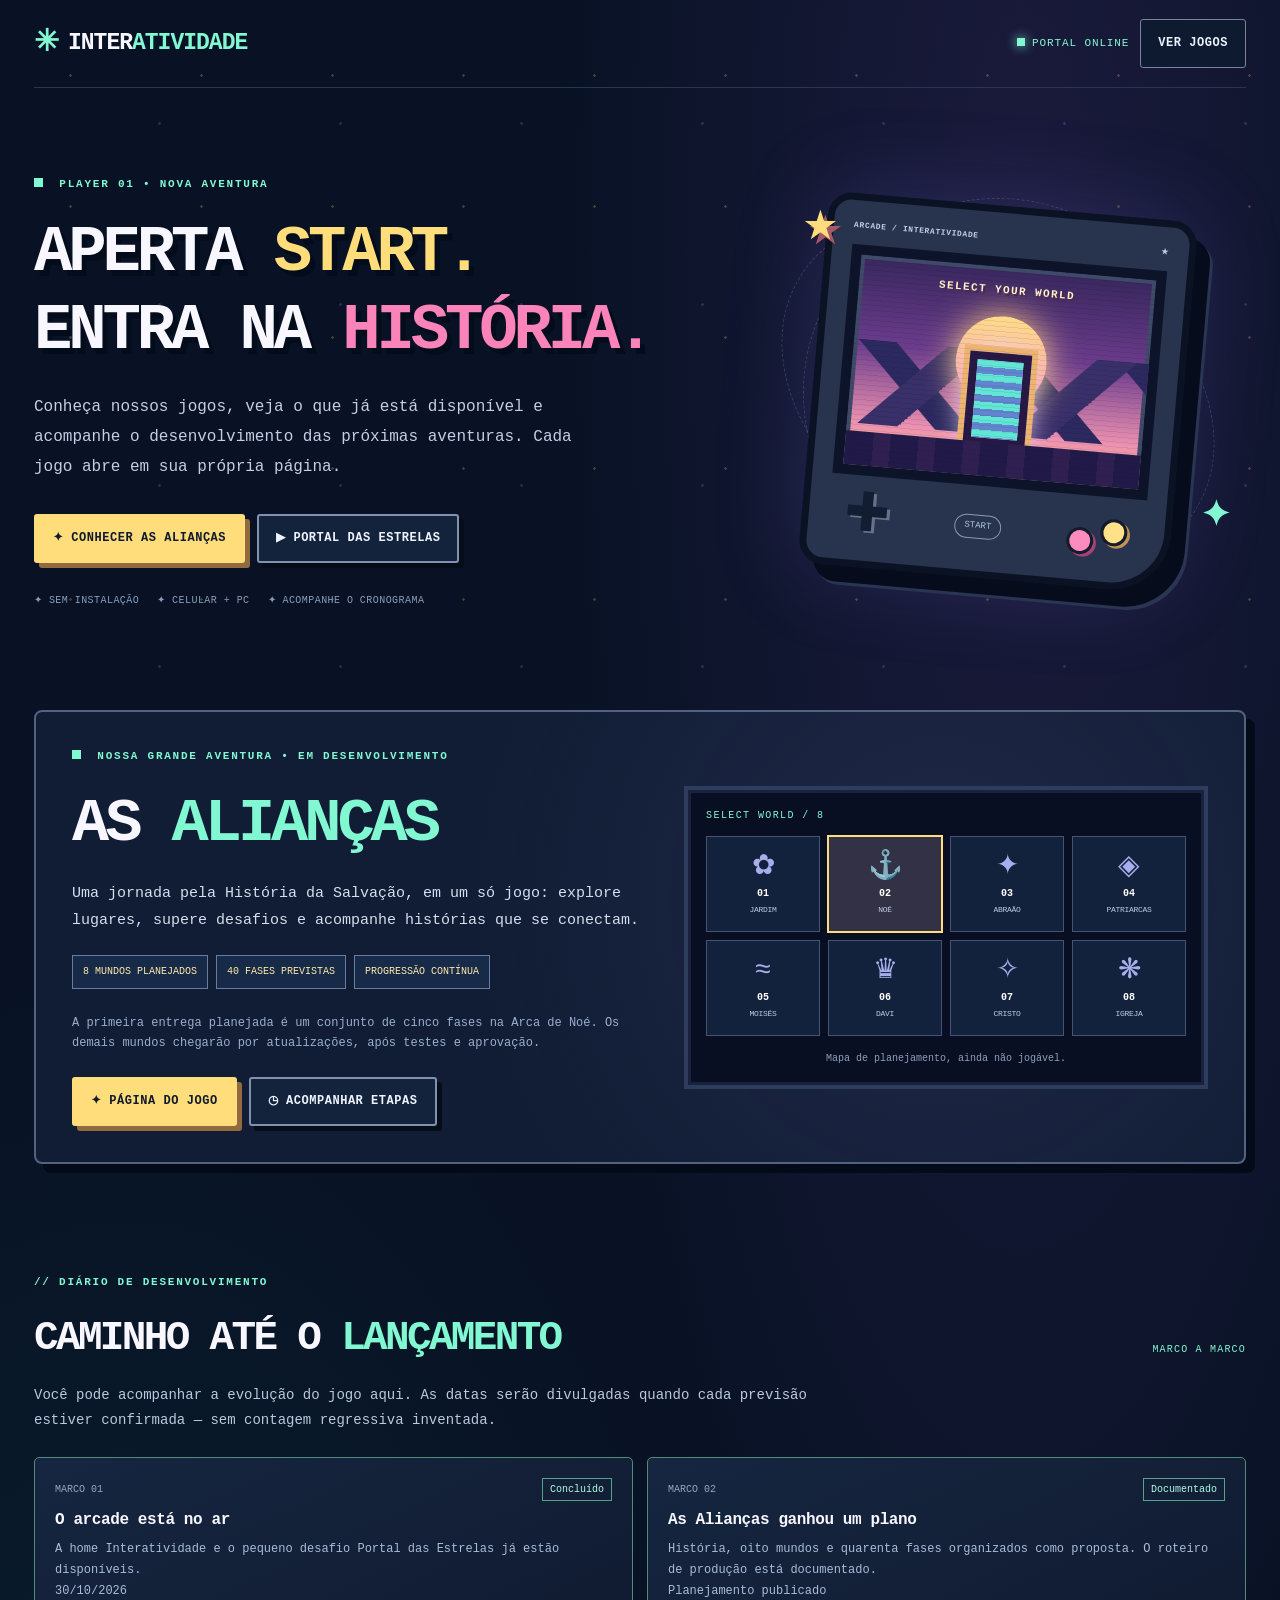
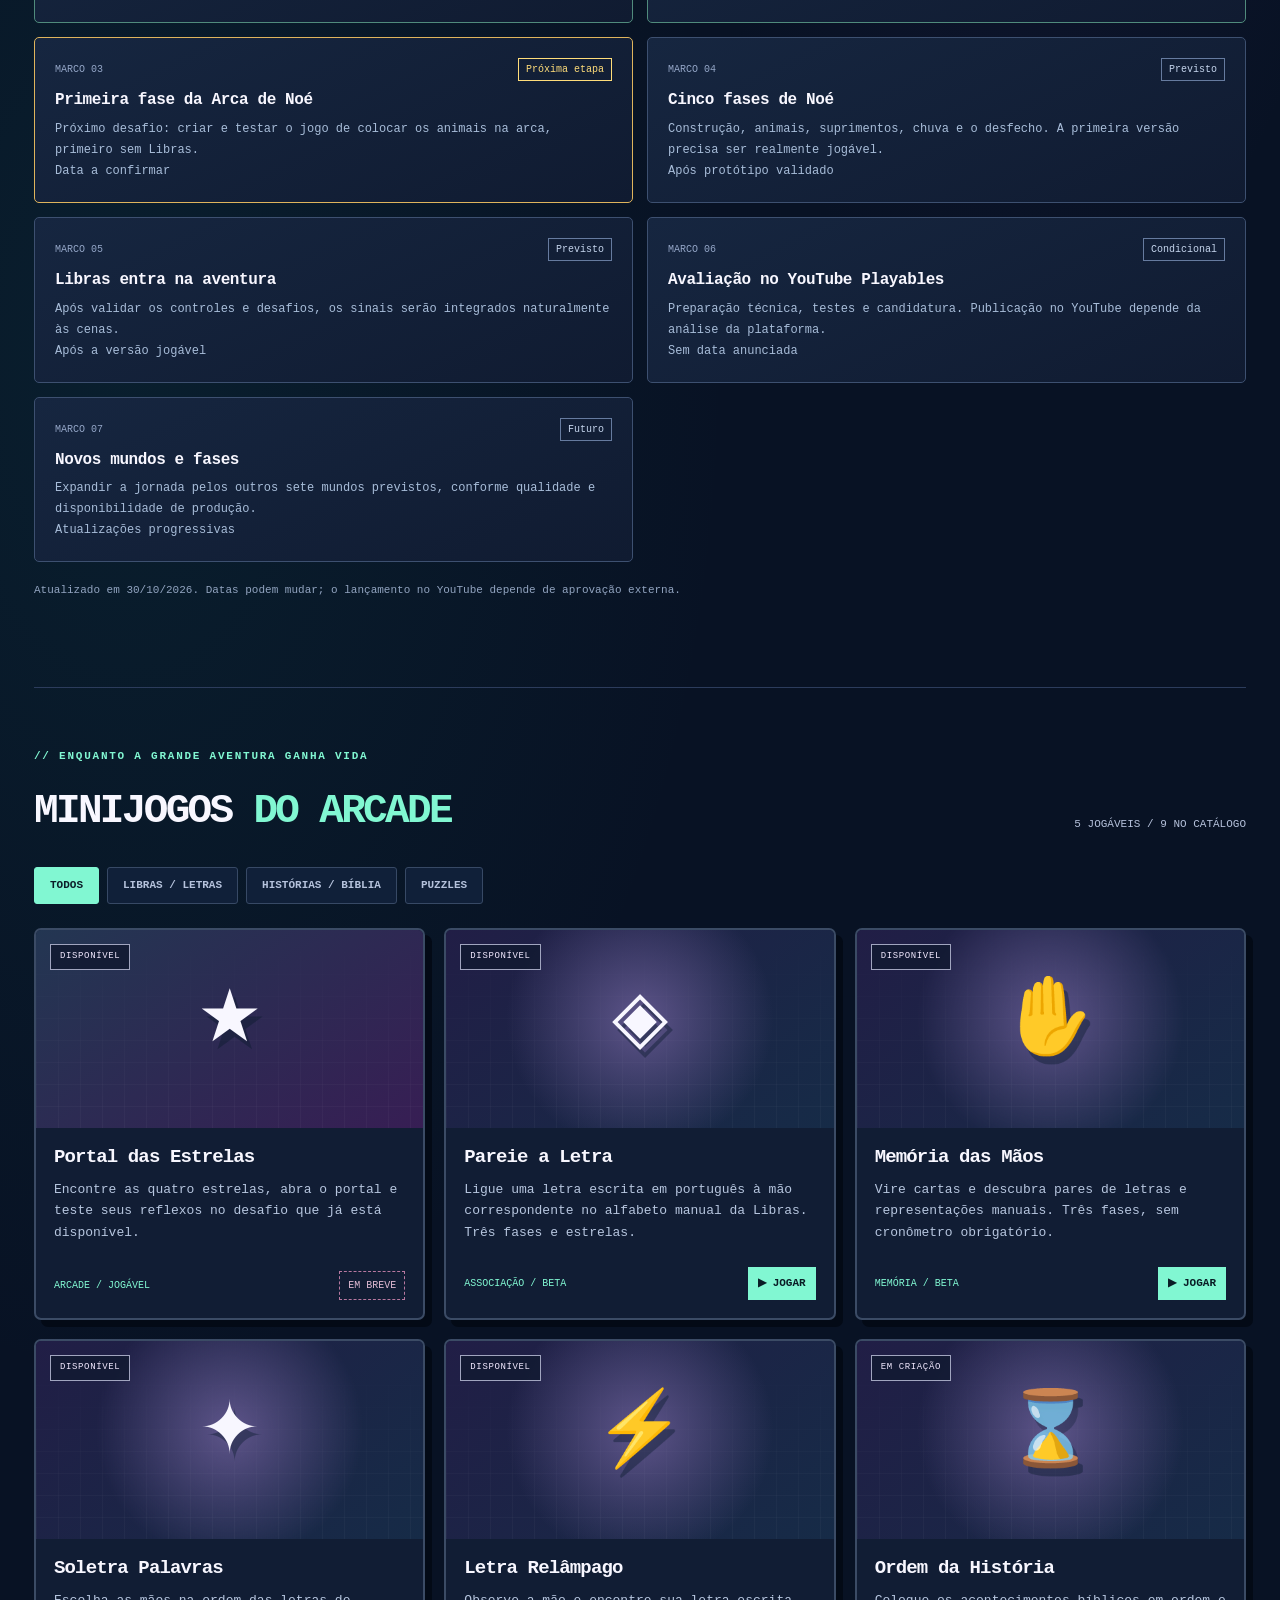
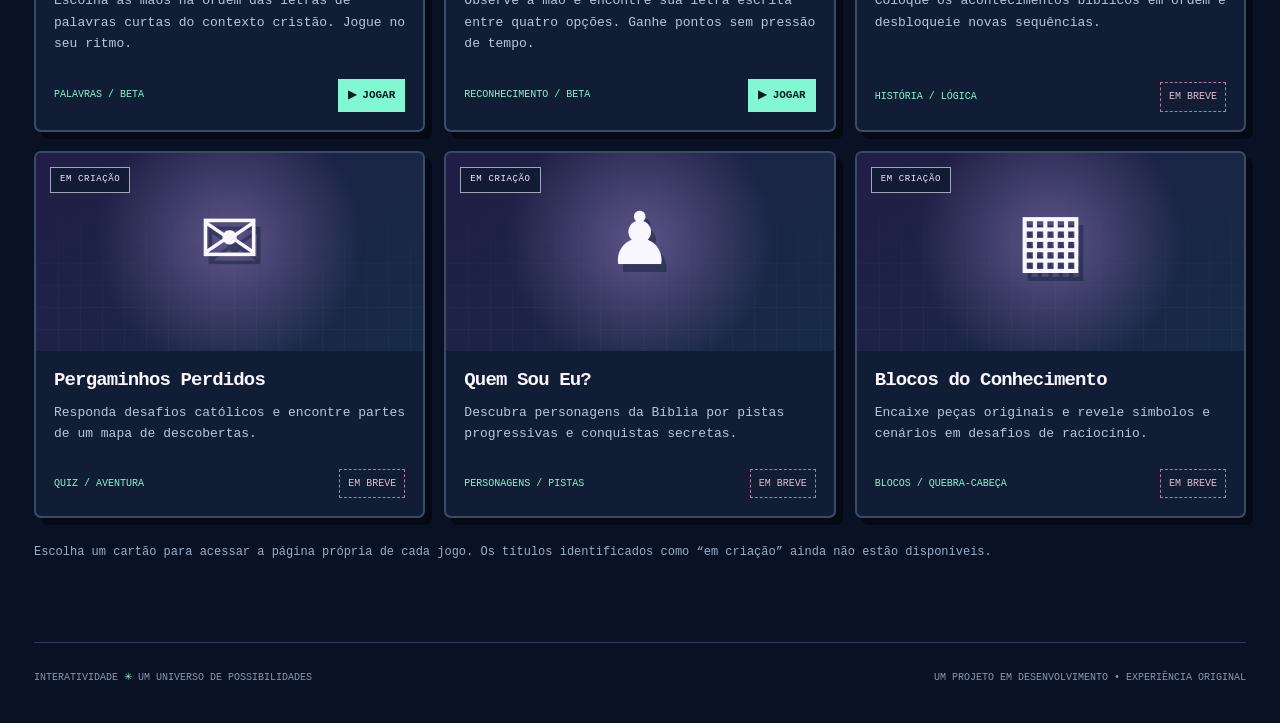
==== commit aad5f2ea: "feat: home institucional como vitrine; jogos somente em paginas individuais" ====
--- a/index.html
+++ b/index.html
@@ -4,7 +4,7 @@
   <meta charset="utf-8">
   <meta name="viewport" content="width=device-width,initial-scale=1,viewport-fit=cover">
   <meta name="theme-color" content="#081223">
-  <meta name="description" content="Interatividade: As Alianças, uma aventura bíblica em desenvolvimento, e minijogos retrô para jogar enquanto isso.">
+  <meta name="description" content="Interatividade é a vitrine dos jogos: explore As Alianças, acompanhe o cronograma e abra os minijogos em suas próprias páginas.">
   <meta property="og:title" content="Interatividade | As Alianças e Minijogos">
   <meta property="og:description" content="Acompanhe As Alianças e descubra pequenos jogos retrô.">
   <title>INTERATIVIDADE — Seu próximo universo começa aqui</title>
@@ -20,8 +20,7 @@
       </a>
       <div class="top-actions">
         <span class="status"><span class="status-dot"></span>PORTAL ONLINE</span>
-        <button class="icon-button" type="button" id="sound-toggle" aria-label="Ativar sons" title="Ativar ou silenciar (M)">♫ <span id="sound-state">OFF</span></button>
-        <button class="icon-button" type="button" id="help-toggle" aria-haspopup="dialog" title="Como usar (H ou ?)">? AJUDA</button>
+        <a class="button button-minor" href="#arcade">VER JOGOS</a>
       </div>
     </header>
     <main id="main">
@@ -29,10 +28,10 @@
         <div class="hero-copy">
           <p class="eyebrow"><span class="blink-square"></span> PLAYER 01 • NOVA AVENTURA</p>
           <h1>APERTA <span class="gradient-text">START.</span><br>ENTRA NA <span class="gradient-text pink">HISTÓRIA.</span></h1>
-          <p class="hero-lead">Não é só assistir. Aqui você explora mundos, toma decisões e desbloqueia descobertas enquanto se diverte.</p>
+          <p class="hero-lead">Conheça nossos jogos, veja o que já está disponível e acompanhe o desenvolvimento das próximas aventuras. Cada jogo abre em sua própria página.</p>
           <div class="hero-buttons">
             <a href="#aliancas" class="button button-primary">✦ CONHECER AS ALIANÇAS</a>
-            <button class="button button-outline" id="start-portal" type="button">▶ JOGAR DEMONSTRAÇÃO</button>
+            <a class="button button-outline" href="./games/portal-das-estrelas/">▶ PORTAL DAS ESTRELAS</a>
           </div>
           <div class="feature-line"><span>✦ SEM INSTALAÇÃO</span><span>✦ CELULAR + PC</span><span>✦ ACOMPANHE O CRONOGRAMA</span></div>
         </div>
@@ -59,7 +58,7 @@
           <p class="journey-lead">Uma jornada pela História da Salvação, em um só jogo: explore lugares, supere desafios e acompanhe histórias que se conectam.</p>
           <div class="journey-chips"><span>8 MUNDOS PLANEJADOS</span><span>40 FASES PREVISTAS</span><span>PROGRESSÃO CONTÍNUA</span></div>
           <p class="journey-fine">A primeira entrega planejada é um conjunto de cinco fases na Arca de Noé. Os demais mundos chegarão por atualizações, após testes e aprovação.</p>
-          <a class="button button-primary" href="#cronograma">◷ ACOMPANHAR O DESENVOLVIMENTO</a>
+          <div class="hero-buttons"><a class="button button-primary" href="./games/as-aliancas/">✦ PÁGINA DO JOGO</a><a class="button button-outline" href="#cronograma">◷ ACOMPANHAR ETAPAS</a></div>
         </div>
         <div class="journey-map" aria-label="Mundos previstos de As Alianças">
           <span class="journey-map-kicker">SELECT WORLD / 8</span>
@@ -103,44 +102,14 @@
         <div id="games-list" class="game-grid" aria-live="polite">
           <p class="loading-card">Preparando o catálogo de universos...</p>
         </div>
-        <p class="catalog-note">Os cartões identificados como “em criação” são ideias de jogos, ainda não disponíveis. O primeiro jogo experimental já pode ser testado logo abaixo.</p>
+        <p class="catalog-note">Escolha um cartão para acessar a página própria de cada jogo. Os títulos identificados como “em criação” ainda não estão disponíveis.</p>
       </section>
 
-      <section class="mini-section" id="mini" aria-labelledby="mini-title">
-        <div class="mini-info">
-          <p class="eyebrow">◈ BÔNUS • EXPERIÊNCIA INTERATIVA</p>
-          <h2 id="mini-title">MISSÃO:<br><em>PORTAL DAS ESTRELAS</em></h2>
-          <p>Nosso jogo experimental já está disponível nesta página: encontre quatro estrelas e abra o portal. Use o teclado ou toque nas setas.</p>
-          <div class="mini-stats"><div><small>ESTRELAS</small><strong id="stars-collected">0 / 4</strong></div><div><small>MOVIMENTOS</small><strong id="moves-counter">00</strong></div><div><small>ESTADO</small><strong id="mini-state">PRONTO</strong></div></div>
-          <div class="mini-actions"><button id="play-button" type="button" class="button button-primary">▶ INICIAR</button><button id="pause-button" type="button" class="button button-outline" disabled>Ⅱ PAUSAR</button><button id="restart-button" type="button" class="button button-minor">↻ REINICIAR</button></div>
-          <div class="mini-hint">TECLADO: ← ↑ → ↓ ou W A S D · P pausa · R reinicia · H ajuda</div>
-        </div>
-        <div class="mini-console">
-          <div class="console-label"><span>◉ PLAYER 01</span><span>LEVEL 00</span></div>
-          <div class="board-frame"><div id="board" class="pixel-board" role="grid" aria-label="Mapa do minijogo Portal das Estrelas" tabindex="0"></div><div id="board-message" class="board-message">PRESSIONE INICIAR</div></div>
-          <div class="touch-controls" role="group" aria-label="Setas para movimentar o jogador">
-            <button type="button" class="dpad up" data-direction="up" aria-label="Mover para cima">▲</button>
-            <button type="button" class="dpad left" data-direction="left" aria-label="Mover para a esquerda">◀</button>
-            <button type="button" class="dpad down" data-direction="down" aria-label="Mover para baixo">▼</button>
-            <button type="button" class="dpad right" data-direction="right" aria-label="Mover para a direita">▶</button>
-          </div>
-          <p id="game-feedback" class="game-feedback" role="status" aria-live="polite">Quatro estrelas, um portal. A aventura começa aqui.</p>
-        </div>
-      </section>
     </main>
 
     <footer class="footer"><span>INTERATIVIDADE <i>✳</i> UM UNIVERSO DE POSSIBILIDADES</span><span>UM PROJETO EM DESENVOLVIMENTO • EXPERIÊNCIA ORIGINAL</span></footer>
   </div>
 
-  <div id="help-dialog" class="dialog-backdrop" hidden>
-    <div class="dialog" role="dialog" aria-modal="true" aria-labelledby="help-title" tabindex="-1">
-      <div class="dialog-header"><h2 id="help-title">MANUAL DO JOGADOR</h2><button id="help-close" class="icon-button" type="button" aria-label="Fechar ajuda">✕</button></div>
-      <p><strong>Portal das Estrelas:</strong> aperte INICIAR, mova sua personagem pelo mapa e colete todas as estrelas. Quando o portal brilhar, você venceu!</p>
-      <ul><li><kbd>←</kbd> <kbd>↑</kbd> <kbd>→</kbd> <kbd>↓</kbd> ou <kbd>W</kbd><kbd>A</kbd><kbd>S</kbd><kbd>D</kbd> — mover</li><li><kbd>P</kbd> — pausar ou continuar</li><li><kbd>R</kbd> — reiniciar</li><li><kbd>H</kbd> ou <kbd>?</kbd> — abrir/fechar ajuda</li><li><kbd>M</kbd> — ativar/desativar sons</li><li><kbd>Esc</kbd> — fechar menus</li></ul>
-      <p>No celular, use as quatro setas na parte inferior. O jogo não exige áudio nem limite de tempo. Você pode pausar quando quiser.</p>
-      <button class="button button-primary" id="help-ok" type="button">ENTENDI ✓</button>
-    </div>
-  </div>
   <script src="./portal.js" defer></script>
   <script src="./roadmap.js" defer></script>
 </body>
--- a/styles.css
+++ b/styles.css
@@ -1 +1,7 @@
-:root{color-scheme:dark;--bg:#081224;--panel:#111d34;--panel-2:#0b1629;--border:#334362;--mint:#81f7d2;--yellow:#ffdd7a;--pink:#fa83ba;--violet:#a6a0ff;--text:#f8f7ff;--muted:#b5c1db;--shadow:#030a18}*{box-sizing:border-box}html{scroll-behavior:smooth}body{margin:0;min-width:300px;background:radial-gradient(ellipse at 80% 7%,rgba(79,50,128,.27),transparent 33%),radial-gradient(ellipse at 10% 50%,rgba(19,143,133,.1),transparent 37%),var(--bg);color:var(--text);font-family:ui-monospace,'SFMono-Regular',Consolas,'Liberation Mono',monospace;font-size:15px;line-height:1.55}button,a{touch-action:manipulation}button{font:inherit;cursor:pointer}a{color:inherit}button:focus-visible,a:focus-visible,.pixel-board:focus-visible{outline:3px solid var(--yellow);outline-offset:4px}button:disabled{opacity:.48;cursor:not-allowed}.skip-link{position:absolute;top:-60px;left:12px;z-index:100;padding:10px;background:var(--mint);color:#091321}.skip-link:focus{top:10px}.pixel-stars{z-index:-1;position:absolute;inset:0 0 auto;min-height:1150px;pointer-events:none;background-image:radial-gradient(circle,var(--yellow) 1px,transparent 1.5px),radial-gradient(circle,#8b85ff 1px,transparent 1.7px);background-size:131px 131px,181px 181px;background-position:5px 10px,69px 33px;opacity:.23}.page-shell{max-width:1310px;margin:auto;padding:0 34px}.topbar{min-height:88px;display:flex;align-items:center;justify-content:space-between;gap:14px;border-bottom:1px solid #263654}.wordmark{text-decoration:none;display:flex;align-items:center;gap:10px;letter-spacing:-1px;font-weight:900;font-size:clamp(16px,2.2vw,23px);white-space:nowrap}.wordmark-symbol{font-size:30px;color:var(--mint);line-height:1}.wordmark-bright{color:var(--mint)}.top-actions{display:flex;align-items:center;gap:11px}.status{font-size:11px;letter-spacing:.08em;color:var(--mint);white-space:nowrap}.status-dot{display:inline-block;width:8px;height:8px;background:var(--mint);box-shadow:0 0 11px var(--mint);margin-right:7px}.icon-button{border:1px solid var(--border);background:#17233a;color:#ebf5ff;border-radius:5px;padding:9px 12px;min-height:39px;font-size:11px;font-weight:bold;transition:background .15s}.icon-button:hover{background:#263752}.hero{display:grid;grid-template-columns:1.15fr .85fr;align-items:center;min-height:610px;padding:68px 0 69px;gap:45px}.eyebrow{font-size:11px;font-weight:800;letter-spacing:.16em;color:var(--mint);margin:0 0 21px}.blink-square{display:inline-block;width:9px;height:9px;background:var(--mint);margin-right:8px;animation:blink 1.35s steps(1,end) infinite}h1,h2,h3,p{margin-top:0}h1,h2,h3{font-weight:900;line-height:1.22;letter-spacing:-.065em}h1{font-size:clamp(37px,5vw,70px);margin-bottom:23px;text-shadow:5px 6px 0 #030c1b}h2{font-size:clamp(27px,3.3vw,41px)}h2 em{font-style:normal;color:var(--mint)}.gradient-text{color:var(--yellow)}.gradient-text.pink{color:var(--pink)}.hero-lead{max-width:575px;line-height:1.85;color:#c4cee4;font-size:16px;margin-bottom:32px}.hero-buttons,.mini-actions{display:flex;flex-wrap:wrap;gap:12px}.button{display:inline-flex;align-items:center;justify-content:center;gap:8px;min-height:49px;border-radius:3px;border:2px solid transparent;padding:12px 17px;text-decoration:none;text-align:center;line-height:1.1;font-weight:900;letter-spacing:.045em;font-size:12px;transition:transform .1s,filter .15s,background .15s;white-space:normal}.button:hover:not(:disabled){filter:brightness(1.11);transform:translateY(-2px)}.button:active:not(:disabled){transform:translateY(2px)}.button-primary{background:var(--yellow);color:#10192e;box-shadow:5px 5px 0 #916a40}.button-outline{border-color:#8291af;color:#eff3ff;background:#13233c;box-shadow:5px 5px 0 #060d1a}.button-minor{border:1px solid #78849b;color:#ecf1ff;background:#0e1a30}.feature-line{display:flex;flex-wrap:wrap;gap:12px 18px;color:#899dbb;font-size:10px;letter-spacing:.045em;margin-top:30px}.hero-illustration{height:430px;display:grid;place-items:center;position:relative;isolation:isolate}.orbit{position:absolute;border:1px dashed #53617c;border-radius:50%;opacity:.52}.orbit-one{width:390px;height:390px;transform:rotate(-18deg)}.orbit-two{width:460px;height:330px;transform:rotate(29deg)}.floating-token{position:absolute;font-weight:900;display:grid;place-items:center;width:60px;height:60px;z-index:2;font-size:35px;animation:bob 4s ease-in-out infinite}.token-one{top:5%;left:8%;color:var(--yellow);text-shadow:5px 5px 0 #a65866}.token-two{bottom:14%;right:0;color:var(--mint);animation-delay:1s}.device{position:relative;z-index:1;width:min(100%,370px);background:#28344d;padding:17px 20px 22px;border:7px solid #0b1223;border-radius:24px 24px 60px 24px;box-shadow:15px 16px 0 #060c1c,18px 19px 0 #293552,0 0 90px #7468d33a;transform:rotate(5deg)}.device-top{display:flex;justify-content:space-between;font-size:8px;font-weight:bold;letter-spacing:.08em;color:#bfcee8;margin:2px 0 13px}.device-screen{height:230px;background:linear-gradient(#38275d 0%,#6b3c8c 42%,#ed92b1 80%,#f8b47f 100%);position:relative;border:10px solid #0d1429;overflow:hidden;box-shadow:inset 0 0 0 4px #3e4a67}.device-screen:after{content:"";position:absolute;inset:0;background:repeating-linear-gradient(transparent 0 4px,rgba(4,8,25,.08) 4px 5px);pointer-events:none}.screen-sun{position:absolute;width:91px;height:91px;background:linear-gradient(#ffdc8a,#f693a7);border-radius:50%;top:23%;left:calc(50% - 45px);box-shadow:0 0 35px #ffce80}.screen-mountains{position:absolute;inset:40% 0 20%;background:linear-gradient(135deg,transparent 35%,#392f69 35% 50%,transparent 50%) 0 0/150px 120px,linear-gradient(225deg,transparent 35%,#2b295f 35% 50%,transparent 50%) 0 0/130px 120px}.screen-caption{position:absolute;top:15px;left:0;right:0;text-align:center;font-size:11px;font-weight:900;letter-spacing:.13em;color:#fff7cd;text-shadow:2px 2px 0 #50254d}.screen-door{position:absolute;bottom:30px;left:calc(50% - 31px);width:62px;height:94px;border:8px solid #271943;background:#c5b5ff;box-shadow:0 0 0 6px #edb470,0 0 29px #f3d8ff}.door-inner{width:100%;height:100%;background:repeating-linear-gradient(180deg,#61e6d6 0 7px,#6385cf 7px 14px);animation:shimmer 1.6s linear infinite}.screen-ground{height:34px;position:absolute;bottom:0;left:0;right:0;background:repeating-linear-gradient(90deg,#211a48 0 28px,#302052 28px 45px)}.device-panel{display:flex;justify-content:space-between;align-items:center;margin:19px 16px 0}.device-cross{font-size:54px;color:#131d31;line-height:.8;text-shadow:3px 2px 0 #67718c}.panel-start{font-size:9px;color:#afc2db;padding:4px 9px;border-radius:20px;border:1px solid #8d98b0}.device-buttons{display:flex;gap:8px;transform:rotate(-18deg)}.device-buttons b{display:block;width:27px;height:27px;background:#fc8cbe;border-radius:50%;border:3px solid #131b2c;box-shadow:2px 3px 0 #a84275}.device-buttons b:last-child{background:#ffe188;box-shadow:2px 3px 0 #bf9354}.arcade-section{padding:60px 0 68px;border-top:1px solid #263654}.section-header{display:flex;align-items:flex-end;justify-content:space-between;gap:15px}.section-header h2{margin-bottom:15px}.catalog-count{color:var(--muted);font-size:11px;margin-bottom:18px}.filter-bar{display:flex;gap:8px;flex-wrap:wrap;margin:16px 0 24px}.filter{padding:9px 15px;border:1px solid #374965;border-radius:3px;background:#102039;color:#b5c2dc;font-size:11px;font-weight:bold}.filter.active,.filter:hover{background:var(--mint);border-color:var(--mint);color:#0b1c28}.game-grid{display:grid;grid-template-columns:repeat(3,minmax(0,1fr));gap:19px}.game-card{background:var(--panel);border:2px solid #3b4b65;border-radius:7px;overflow:hidden;box-shadow:7px 7px 0 #030a16;min-width:0;display:flex;flex-direction:column}.game-card:hover{border-color:#7b83c9}.game-art{min-height:198px;display:grid;place-items:center;position:relative;overflow:hidden;background:radial-gradient(circle at 50% 45%,#5d5489,transparent 60%),linear-gradient(140deg,#211e46,#162b47)}.game-art[data-art="ark"]{background:radial-gradient(circle at 70% 20%,#8bebed 0 10%,transparent 11%),linear-gradient(170deg,#326684 0%,#5c86aa 54%,#13375b 55%,#0d2b4a 100%)}.game-art[data-art="eden"]{background:radial-gradient(circle at 50% 15%,#e1ec79 0 8%,transparent 9%),linear-gradient(165deg,#236d63,#1b3a53 78%)}.game-art[data-art="alliance"]{background:radial-gradient(circle,#694c9b 0,#2c245d 50%,#121c3a)}.game-art[data-art="mystery"]{background:linear-gradient(145deg,#233652,#371e54)}.game-symbol{font-size:73px;line-height:1;filter:drop-shadow(5px 8px 0 #08182b66);transform:translateY(-7px)}.art-pixels{position:absolute;inset:0;opacity:.25;background-image:linear-gradient(#fff2 1px,transparent 1px),linear-gradient(90deg,#fff2 1px,transparent 1px);background-size:22px 22px;mask-image:linear-gradient(transparent,black)}.card-badge{position:absolute;top:14px;left:14px;background:#121a32df;border:1px solid #a1a5bf;padding:5px 9px;font-size:9px;color:#f2e9ff;letter-spacing:.07em}.game-card-content{padding:18px;flex:1;display:flex;flex-direction:column}.game-card h3{font-size:19px;margin-bottom:10px;letter-spacing:-.045em}.game-card p{font-size:13px;color:#b7c6df;line-height:1.65;flex:1}.card-bottom{display:flex;gap:10px;align-items:center;justify-content:space-between;margin-top:11px}.card-tag{font-size:10px;color:var(--mint)}.card-coming{font-size:10px;color:#e0bad3;border:1px dashed #b778a0;padding:6px 8px;white-space:nowrap}.game-link{background:var(--mint);color:#091c25;padding:8px 10px;font-size:11px;font-weight:bold;text-decoration:none}.catalog-note{font-size:12px;color:#9cadc7;margin-top:25px}.loading-card{padding:40px;color:var(--muted)}.mini-section{display:grid;grid-template-columns:.94fr 1.06fr;gap:40px;padding:69px 32px;border:2px solid #586081;border-radius:8px;background:radial-gradient(circle at 100% 0%,#39325a69,transparent 55%),#121d32;box-shadow:10px 10px 0 #030a18;margin:30px 0 85px}.mini-info>p:not(.eyebrow){color:#bac7df;line-height:1.85;max-width:440px}.mini-info h2{margin-bottom:20px}.mini-stats{display:flex;flex-wrap:wrap;gap:10px;margin:30px 0}.mini-stats>div{background:#0b162a;border:1px solid #354768;padding:11px 15px;min-width:105px}.mini-stats small{display:block;font-size:9px;color:#99a9c6;letter-spacing:.075em}.mini-stats strong{display:block;font-size:16px;color:var(--yellow)}.mini-actions .button{font-size:11px}.mini-hint{font-size:10px;color:#90a3c4;margin-top:28px;line-height:1.9}.mini-console{max-width:590px;min-width:0}.console-label{display:flex;justify-content:space-between;color:var(--mint);font-weight:bold;font-size:10px;letter-spacing:.1em;margin:3px 0 11px}.board-frame{position:relative;border:7px solid #2a3958;background:#0b182e;padding:6px;box-shadow:inset 0 0 0 4px #111d36}.pixel-board{width:100%;display:grid;grid-template-columns:repeat(9,1fr);aspect-ratio:9/6;gap:2px;background:#182844;outline-offset:2px}.cell{min-width:0;min-height:0;display:grid;place-items:center;background:#15233d;font-size:clamp(13px,2.2vw,24px);user-select:none}.cell:nth-child(2n){background:#172942}.cell.wall{background:#304262;box-shadow:inset 0 -5px 0 #1c2d49}.cell.star{color:#ffdc74;text-shadow:0 0 11px #f7d281;animation:glow 1.4s ease-in-out infinite}.cell.portal{color:#a394ff;text-shadow:0 0 14px #b78eff}.cell.hero-cell{background:#4ad2af;color:#091d2c;box-shadow:inset -6px -6px 0 #15927b;font-size:20px;border:2px solid #adffe5}.board-message{position:absolute;inset:0;display:grid;place-items:center;background:#08152ae6;color:#ffdf89;font-size:clamp(13px,2.1vw,22px);font-weight:900;text-align:center;text-shadow:4px 4px 0 #392a4d;letter-spacing:.04em;padding:20px}.board-message[hidden]{display:none}.touch-controls{display:grid;grid-template-columns:repeat(3,54px);grid-template-rows:repeat(2,48px);gap:4px;justify-content:center;margin:19px auto 10px}.dpad{border:2px solid #7188a8;background:#293959;color:#fff;border-radius:5px;font-size:20px;min-width:44px;min-height:44px;box-shadow:3px 3px 0 #0b1427}.dpad:active{background:#80f5d5;color:#05172a;transform:translate(2px,2px);box-shadow:1px 1px 0 #0b1427}.dpad.up{grid-column:2;grid-row:1}.dpad.left{grid-column:1;grid-row:2}.dpad.down{grid-column:2;grid-row:2}.dpad.right{grid-column:3;grid-row:2}.game-feedback{font-size:12px;text-align:center;color:#d3dbef;margin:15px 0 0;min-height:3em}.footer{border-top:1px solid #2f3b57;padding:27px 0 38px;display:flex;justify-content:space-between;gap:15px;align-items:center;flex-wrap:wrap;color:#8797b2;font-size:10px}.footer i{color:var(--mint);font-style:normal}.footer a{color:var(--mint);text-decoration:none}.dialog-backdrop{position:fixed;inset:0;background:#020611d9;z-index:99;display:grid;place-items:center;padding:16px}.dialog-backdrop[hidden]{display:none}.dialog{width:min(100%,540px);max-height:min(94vh,720px);overflow:auto;background:#182540;border:3px solid var(--mint);box-shadow:12px 12px 0 #050e1e;padding:26px}.dialog-header{display:flex;justify-content:space-between;align-items:center;gap:15px}.dialog h2{font-size:25px;color:var(--yellow);margin:0 0 16px}.dialog p,.dialog li{font-size:13px;line-height:1.8;color:#d6e1f4}.dialog ul{padding-left:22px}.dialog li{margin-bottom:8px}kbd{display:inline-block;background:#0a152a;color:var(--mint);border:1px solid #7587a5;border-radius:3px;padding:1px 5px;margin:0 2px;font-family:inherit}.dialog .button{margin-top:10px}@keyframes blink{50%{opacity:0}}@keyframes glow{50%{filter:brightness(1.6)}}@keyframes bob{50%{transform:translateY(-14px)}}@keyframes shimmer{to{background-position:0 28px}}@media(max-width:1050px){.hero{grid-template-columns:1fr .85fr;gap:22px}.hero-illustration{height:340px}.orbit-one{width:320px;height:320px}.orbit-two{width:330px;height:270px}.device{max-width:275px}.device-screen{height:175px}.game-grid{grid-template-columns:repeat(2,minmax(0,1fr))}.mini-section{grid-template-columns:1fr}.mini-console{max-width:640px;margin:auto;width:100%}}@media(max-width:720px){.page-shell{padding:0 18px}.topbar{min-height:73px}.status{display:none}.wordmark{font-size:16px}.wordmark-symbol{font-size:23px}.top-actions{gap:6px}.icon-button{padding:7px 8px}.hero{display:flex;flex-direction:column;align-items:stretch;padding:55px 0 40px;gap:35px;min-height:unset}.hero-illustration{height:300px}.device{max-width:280px}.hero-copy h1{font-size:clamp(36px,8vw,56px)}.feature-line{gap:7px 10px}.arcade-section{padding:38px 0 52px}.section-header{align-items:flex-start;flex-direction:column;gap:0}.game-grid{grid-template-columns:1fr}.game-art{min-height:180px}.mini-section{padding:30px 15px;gap:22px;margin-bottom:55px}.mini-stats>div{min-width:90px;flex:1}.mini-actions .button{flex:1}.pixel-board{aspect-ratio:9/6}.cell.hero-cell{font-size:16px}.footer{font-size:9px;line-height:1.8}}@media(max-width:380px){.wordmark{font-size:13px}.top-actions .icon-button{font-size:9px;padding:6px}.mini-stats>div{padding:9px 7px;min-width:80px}}@media(prefers-reduced-motion:reduce){*,*:before,*:after{animation-duration:.01ms!important;animation-iteration-count:1!important;scroll-behavior:auto!important;transition-duration:.01ms!important}}+:root{color-scheme:dark;--bg:#081224;--panel:#111d34;--panel-2:#0b1629;--border:#334362;--mint:#81f7d2;--yellow:#ffdd7a;--pink:#fa83ba;--violet:#a6a0ff;--text:#f8f7ff;--muted:#b5c1db;--shadow:#030a18}*{box-sizing:border-box}html{scroll-behavior:smooth}body{margin:0;min-width:300px;background:radial-gradient(ellipse at 80% 7%,rgba(79,50,128,.27),transparent 33%),radial-gradient(ellipse at 10% 50%,rgba(19,143,133,.1),transparent 37%),var(--bg);color:var(--text);font-family:ui-monospace,'SFMono-Regular',Consolas,'Liberation Mono',monospace;font-size:15px;line-height:1.55}button,a{touch-action:manipulation}button{font:inherit;cursor:pointer}a{color:inherit}button:focus-visible,a:focus-visible,.pixel-board:focus-visible{outline:3px solid var(--yellow);outline-offset:4px}button:disabled{opacity:.48;cursor:not-allowed}.skip-link{position:absolute;top:-60px;left:12px;z-index:100;padding:10px;background:var(--mint);color:#091321}.skip-link:focus{top:10px}.pixel-stars{z-index:-1;position:absolute;inset:0 0 auto;min-height:1150px;pointer-events:none;background-image:radial-gradient(circle,var(--yellow) 1px,transparent 1.5px),radial-gradient(circle,#8b85ff 1px,transparent 1.7px);background-size:131px 131px,181px 181px;background-position:5px 10px,69px 33px;opacity:.23}.page-shell{max-width:1310px;margin:auto;padding:0 34px}.topbar{min-height:88px;display:flex;align-items:center;justify-content:space-between;gap:14px;border-bottom:1px solid #263654}.wordmark{text-decoration:none;display:flex;align-items:center;gap:10px;letter-spacing:-1px;font-weight:900;font-size:clamp(16px,2.2vw,23px);white-space:nowrap}.wordmark-symbol{font-size:30px;color:var(--mint);line-height:1}.wordmark-bright{color:var(--mint)}.top-actions{display:flex;align-items:center;gap:11px}.status{font-size:11px;letter-spacing:.08em;color:var(--mint);white-space:nowrap}.status-dot{display:inline-block;width:8px;height:8px;background:var(--mint);box-shadow:0 0 11px var(--mint);margin-right:7px}.icon-button{border:1px solid var(--border);background:#17233a;color:#ebf5ff;border-radius:5px;padding:9px 12px;min-height:39px;font-size:11px;font-weight:bold;transition:background .15s}.icon-button:hover{background:#263752}.hero{display:grid;grid-template-columns:1.15fr .85fr;align-items:center;min-height:610px;padding:68px 0 69px;gap:45px}.eyebrow{font-size:11px;font-weight:800;letter-spacing:.16em;color:var(--mint);margin:0 0 21px}.blink-square{display:inline-block;width:9px;height:9px;background:var(--mint);margin-right:8px;animation:blink 1.35s steps(1,end) infinite}h1,h2,h3,p{margin-top:0}h1,h2,h3{font-weight:900;line-height:1.22;letter-spacing:-.065em}h1{font-size:clamp(37px,5vw,70px);margin-bottom:23px;text-shadow:5px 6px 0 #030c1b}h2{font-size:clamp(27px,3.3vw,41px)}h2 em{font-style:normal;color:var(--mint)}.gradient-text{color:var(--yellow)}.gradient-text.pink{color:var(--pink)}.hero-lead{max-width:575px;line-height:1.85;color:#c4cee4;font-size:16px;margin-bottom:32px}.hero-buttons,.mini-actions{display:flex;flex-wrap:wrap;gap:12px}.button{display:inline-flex;align-items:center;justify-content:center;gap:8px;min-height:49px;border-radius:3px;border:2px solid transparent;padding:12px 17px;text-decoration:none;text-align:center;line-height:1.1;font-weight:900;letter-spacing:.045em;font-size:12px;transition:transform .1s,filter .15s,background .15s;white-space:normal}.button:hover:not(:disabled){filter:brightness(1.11);transform:translateY(-2px)}.button:active:not(:disabled){transform:translateY(2px)}.button-primary{background:var(--yellow);color:#10192e;box-shadow:5px 5px 0 #916a40}.button-outline{border-color:#8291af;color:#eff3ff;background:#13233c;box-shadow:5px 5px 0 #060d1a}.button-minor{border:1px solid #78849b;color:#ecf1ff;background:#0e1a30}.feature-line{display:flex;flex-wrap:wrap;gap:12px 18px;color:#899dbb;font-size:10px;letter-spacing:.045em;margin-top:30px}.hero-illustration{height:430px;display:grid;place-items:center;position:relative;isolation:isolate}.orbit{position:absolute;border:1px dashed #53617c;border-radius:50%;opacity:.52}.orbit-one{width:390px;height:390px;transform:rotate(-18deg)}.orbit-two{width:460px;height:330px;transform:rotate(29deg)}.floating-token{position:absolute;font-weight:900;display:grid;place-items:center;width:60px;height:60px;z-index:2;font-size:35px;animation:bob 4s ease-in-out infinite}.token-one{top:5%;left:8%;color:var(--yellow);text-shadow:5px 5px 0 #a65866}.token-two{bottom:14%;right:0;color:var(--mint);animation-delay:1s}.device{position:relative;z-index:1;width:min(100%,370px);background:#28344d;padding:17px 20px 22px;border:7px solid #0b1223;border-radius:24px 24px 60px 24px;box-shadow:15px 16px 0 #060c1c,18px 19px 0 #293552,0 0 90px #7468d33a;transform:rotate(5deg)}.device-top{display:flex;justify-content:space-between;font-size:8px;font-weight:bold;letter-spacing:.08em;color:#bfcee8;margin:2px 0 13px}.device-screen{height:230px;background:linear-gradient(#38275d 0%,#6b3c8c 42%,#ed92b1 80%,#f8b47f 100%);position:relative;border:10px solid #0d1429;overflow:hidden;box-shadow:inset 0 0 0 4px #3e4a67}.device-screen:after{content:"";position:absolute;inset:0;background:repeating-linear-gradient(transparent 0 4px,rgba(4,8,25,.08) 4px 5px);pointer-events:none}.screen-sun{position:absolute;width:91px;height:91px;background:linear-gradient(#ffdc8a,#f693a7);border-radius:50%;top:23%;left:calc(50% - 45px);box-shadow:0 0 35px #ffce80}.screen-mountains{position:absolute;inset:40% 0 20%;background:linear-gradient(135deg,transparent 35%,#392f69 35% 50%,transparent 50%) 0 0/150px 120px,linear-gradient(225deg,transparent 35%,#2b295f 35% 50%,transparent 50%) 0 0/130px 120px}.screen-caption{position:absolute;top:15px;left:0;right:0;text-align:center;font-size:11px;font-weight:900;letter-spacing:.13em;color:#fff7cd;text-shadow:2px 2px 0 #50254d}.screen-door{position:absolute;bottom:30px;left:calc(50% - 31px);width:62px;height:94px;border:8px solid #271943;background:#c5b5ff;box-shadow:0 0 0 6px #edb470,0 0 29px #f3d8ff}.door-inner{width:100%;height:100%;background:repeating-linear-gradient(180deg,#61e6d6 0 7px,#6385cf 7px 14px);animation:shimmer 1.6s linear infinite}.screen-ground{height:34px;position:absolute;bottom:0;left:0;right:0;background:repeating-linear-gradient(90deg,#211a48 0 28px,#302052 28px 45px)}.device-panel{display:flex;justify-content:space-between;align-items:center;margin:19px 16px 0}.device-cross{font-size:54px;color:#131d31;line-height:.8;text-shadow:3px 2px 0 #67718c}.panel-start{font-size:9px;color:#afc2db;padding:4px 9px;border-radius:20px;border:1px solid #8d98b0}.device-buttons{display:flex;gap:8px;transform:rotate(-18deg)}.device-buttons b{display:block;width:27px;height:27px;background:#fc8cbe;border-radius:50%;border:3px solid #131b2c;box-shadow:2px 3px 0 #a84275}.device-buttons b:last-child{background:#ffe188;box-shadow:2px 3px 0 #bf9354}.arcade-section{padding:60px 0 68px;border-top:1px solid #263654}.section-header{display:flex;align-items:flex-end;justify-content:space-between;gap:15px}.section-header h2{margin-bottom:15px}.catalog-count{color:var(--muted);font-size:11px;margin-bottom:18px}.filter-bar{display:flex;gap:8px;flex-wrap:wrap;margin:16px 0 24px}.filter{padding:9px 15px;border:1px solid #374965;border-radius:3px;background:#102039;color:#b5c2dc;font-size:11px;font-weight:bold}.filter.active,.filter:hover{background:var(--mint);border-color:var(--mint);color:#0b1c28}.game-grid{display:grid;grid-template-columns:repeat(3,minmax(0,1fr));gap:19px}.game-card{background:var(--panel);border:2px solid #3b4b65;border-radius:7px;overflow:hidden;box-shadow:7px 7px 0 #030a16;min-width:0;display:flex;flex-direction:column}.game-card:hover{border-color:#7b83c9}.game-art{min-height:198px;display:grid;place-items:center;position:relative;overflow:hidden;background:radial-gradient(circle at 50% 45%,#5d5489,transparent 60%),linear-gradient(140deg,#211e46,#162b47)}.game-art[data-art="ark"]{background:radial-gradient(circle at 70% 20%,#8bebed 0 10%,transparent 11%),linear-gradient(170deg,#326684 0%,#5c86aa 54%,#13375b 55%,#0d2b4a 100%)}.game-art[data-art="eden"]{background:radial-gradient(circle at 50% 15%,#e1ec79 0 8%,transparent 9%),linear-gradient(165deg,#236d63,#1b3a53 78%)}.game-art[data-art="alliance"]{background:radial-gradient(circle,#694c9b 0,#2c245d 50%,#121c3a)}.game-art[data-art="mystery"]{background:linear-gradient(145deg,#233652,#371e54)}.game-symbol{font-size:73px;line-height:1;filter:drop-shadow(5px 8px 0 #08182b66);transform:translateY(-7px)}.art-pixels{position:absolute;inset:0;opacity:.25;background-image:linear-gradient(#fff2 1px,transparent 1px),linear-gradient(90deg,#fff2 1px,transparent 1px);background-size:22px 22px;mask-image:linear-gradient(transparent,black)}.card-badge{position:absolute;top:14px;left:14px;background:#121a32df;border:1px solid #a1a5bf;padding:5px 9px;font-size:9px;color:#f2e9ff;letter-spacing:.07em}.game-card-content{padding:18px;flex:1;display:flex;flex-direction:column}.game-card h3{font-size:19px;margin-bottom:10px;letter-spacing:-.045em}.game-card p{font-size:13px;color:#b7c6df;line-height:1.65;flex:1}.card-bottom{display:flex;gap:10px;align-items:center;justify-content:space-between;margin-top:11px}.card-tag{font-size:10px;color:var(--mint)}.card-coming{font-size:10px;color:#e0bad3;border:1px dashed #b778a0;padding:6px 8px;white-space:nowrap}.game-link{background:var(--mint);color:#091c25;padding:8px 10px;font-size:11px;font-weight:bold;text-decoration:none}.catalog-note{font-size:12px;color:#9cadc7;margin-top:25px}.loading-card{padding:40px;color:var(--muted)}.mini-section{display:grid;grid-template-columns:.94fr 1.06fr;gap:40px;padding:69px 32px;border:2px solid #586081;border-radius:8px;background:radial-gradient(circle at 100% 0%,#39325a69,transparent 55%),#121d32;box-shadow:10px 10px 0 #030a18;margin:30px 0 85px}.mini-info>p:not(.eyebrow){color:#bac7df;line-height:1.85;max-width:440px}.mini-info h2{margin-bottom:20px}.mini-stats{display:flex;flex-wrap:wrap;gap:10px;margin:30px 0}.mini-stats>div{background:#0b162a;border:1px solid #354768;padding:11px 15px;min-width:105px}.mini-stats small{display:block;font-size:9px;color:#99a9c6;letter-spacing:.075em}.mini-stats strong{display:block;font-size:16px;color:var(--yellow)}.mini-actions .button{font-size:11px}.mini-hint{font-size:10px;color:#90a3c4;margin-top:28px;line-height:1.9}.mini-console{max-width:590px;min-width:0}.console-label{display:flex;justify-content:space-between;color:var(--mint);font-weight:bold;font-size:10px;letter-spacing:.1em;margin:3px 0 11px}.board-frame{position:relative;border:7px solid #2a3958;background:#0b182e;padding:6px;box-shadow:inset 0 0 0 4px #111d36}.pixel-board{width:100%;display:grid;grid-template-columns:repeat(9,1fr);aspect-ratio:9/6;gap:2px;background:#182844;outline-offset:2px}.cell{min-width:0;min-height:0;display:grid;place-items:center;background:#15233d;font-size:clamp(13px,2.2vw,24px);user-select:none}.cell:nth-child(2n){background:#172942}.cell.wall{background:#304262;box-shadow:inset 0 -5px 0 #1c2d49}.cell.star{color:#ffdc74;text-shadow:0 0 11px #f7d281;animation:glow 1.4s ease-in-out infinite}.cell.portal{color:#a394ff;text-shadow:0 0 14px #b78eff}.cell.hero-cell{background:#4ad2af;color:#091d2c;box-shadow:inset -6px -6px 0 #15927b;font-size:20px;border:2px solid #adffe5}.board-message{position:absolute;inset:0;display:grid;place-items:center;background:#08152ae6;color:#ffdf89;font-size:clamp(13px,2.1vw,22px);font-weight:900;text-align:center;text-shadow:4px 4px 0 #392a4d;letter-spacing:.04em;padding:20px}.board-message[hidden]{display:none}.touch-controls{display:grid;grid-template-columns:repeat(3,54px);grid-template-rows:repeat(2,48px);gap:4px;justify-content:center;margin:19px auto 10px}.dpad{border:2px solid #7188a8;background:#293959;color:#fff;border-radius:5px;font-size:20px;min-width:44px;min-height:44px;box-shadow:3px 3px 0 #0b1427}.dpad:active{background:#80f5d5;color:#05172a;transform:translate(2px,2px);box-shadow:1px 1px 0 #0b1427}.dpad.up{grid-column:2;grid-row:1}.dpad.left{grid-column:1;grid-row:2}.dpad.down{grid-column:2;grid-row:2}.dpad.right{grid-column:3;grid-row:2}.game-feedback{font-size:12px;text-align:center;color:#d3dbef;margin:15px 0 0;min-height:3em}.footer{border-top:1px solid #2f3b57;padding:27px 0 38px;display:flex;justify-content:space-between;gap:15px;align-items:center;flex-wrap:wrap;color:#8797b2;font-size:10px}.footer i{color:var(--mint);font-style:normal}.footer a{color:var(--mint);text-decoration:none}.dialog-backdrop{position:fixed;inset:0;background:#020611d9;z-index:99;display:grid;place-items:center;padding:16px}.dialog-backdrop[hidden]{display:none}.dialog{width:min(100%,540px);max-height:min(94vh,720px);overflow:auto;background:#182540;border:3px solid var(--mint);box-shadow:12px 12px 0 #050e1e;padding:26px}.dialog-header{display:flex;justify-content:space-between;align-items:center;gap:15px}.dialog h2{font-size:25px;color:var(--yellow);margin:0 0 16px}.dialog p,.dialog li{font-size:13px;line-height:1.8;color:#d6e1f4}.dialog ul{padding-left:22px}.dialog li{margin-bottom:8px}kbd{display:inline-block;background:#0a152a;color:var(--mint);border:1px solid #7587a5;border-radius:3px;padding:1px 5px;margin:0 2px;font-family:inherit}.dialog .button{margin-top:10px}@keyframes blink{50%{opacity:0}}@keyframes glow{50%{filter:brightness(1.6)}}@keyframes bob{50%{transform:translateY(-14px)}}@keyframes shimmer{to{background-position:0 28px}}@media(max-width:1050px){.hero{grid-template-columns:1fr .85fr;gap:22px}.hero-illustration{height:340px}.orbit-one{width:320px;height:320px}.orbit-two{width:330px;height:270px}.device{max-width:275px}.device-screen{height:175px}.game-grid{grid-template-columns:repeat(2,minmax(0,1fr))}.mini-section{grid-template-columns:1fr}.mini-console{max-width:640px;margin:auto;width:100%}}@media(max-width:720px){.page-shell{padding:0 18px}.topbar{min-height:73px}.status{display:none}.wordmark{font-size:16px}.wordmark-symbol{font-size:23px}.top-actions{gap:6px}.icon-button{padding:7px 8px}.hero{display:flex;flex-direction:column;align-items:stretch;padding:55px 0 40px;gap:35px;min-height:unset}.hero-illustration{height:300px}.device{max-width:280px}.hero-copy h1{font-size:clamp(36px,8vw,56px)}.feature-line{gap:7px 10px}.arcade-section{padding:38px 0 52px}.section-header{align-items:flex-start;flex-direction:column;gap:0}.game-grid{grid-template-columns:1fr}.game-art{min-height:180px}.mini-section{padding:30px 15px;gap:22px;margin-bottom:55px}.mini-stats>div{min-width:90px;flex:1}.mini-actions .button{flex:1}.pixel-board{aspect-ratio:9/6}.cell.hero-cell{font-size:16px}.footer{font-size:9px;line-height:1.8}}@media(max-width:380px){.wordmark{font-size:13px}.top-actions .icon-button{font-size:9px;padding:6px}.mini-stats>div{padding:9px 7px;min-width:80px}}@media(prefers-reduced-motion:reduce){*,*:before,*:after{animation-duration:.01ms!important;animation-iteration-count:1!important;scroll-behavior:auto!important;transition-duration:.01ms!important}}
+
+/* As Alianças: campanha principal e marcos de lançamento */
+.featured-journey{border:2px solid #526280;background:radial-gradient(circle at 75% 42%,rgba(95,81,148,.2),transparent 50%),#101d34;box-shadow:9px 9px 0 #030a18;border-radius:8px;padding:36px;display:grid;grid-template-columns:1fr .9fr;align-items:center;gap:30px;margin:12px 0 80px;scroll-margin-top:28px}
+.featured-copy h2{font-size:clamp(37px,5vw,62px);margin-bottom:18px}.journey-lead{font-size:15px;line-height:1.85;color:#d5deee;max-width:570px}.journey-fine{color:#9baece;font-size:12px;line-height:1.7;margin:24px 0}.journey-chips{display:flex;flex-wrap:wrap;gap:8px;margin-top:20px}.journey-chips span{border:1px solid #677c9e;background:#172a47;padding:8px 10px;font-size:10px;color:#ffe9ab}.journey-map{background:#080f22;border:4px solid #2e3c5e;box-shadow:inset 0 0 0 3px #18223f;padding:18px;min-width:0}.journey-map-kicker{font-size:10px;letter-spacing:.14em;color:var(--mint);display:block;margin-bottom:13px}.world-grid{margin:0;padding:0;list-style:none;display:grid;grid-template-columns:repeat(4,minmax(0,1fr));gap:8px}.world-grid li{border:1px solid #425472;background:#13223c;padding:10px 3px;min-height:96px;text-align:center;display:flex;flex-direction:column;align-items:center;justify-content:center;gap:3px}.world-grid li.world-focus{border-color:var(--yellow);box-shadow:0 0 0 1px var(--yellow);background:#323146}.world-glyph{font-size:28px;color:#a8adeb;line-height:1.1}.world-focus .world-glyph{color:var(--yellow)}.world-grid strong{font-size:10px;color:#fff}.world-grid small{font-size:8px;letter-spacing:-.035em;color:#bdcde6}.world-disclaimer{font-size:10px;color:#8f9eba;text-align:center;margin:15px 0 0}.roadmap-section{scroll-margin-top:20px;padding:30px 0 76px;border-bottom:1px solid #2c3c5c}.roadmap-caption{font-size:10px;letter-spacing:.12em;color:var(--mint);margin-bottom:20px}.roadmap-lead{max-width:780px;font-size:14px;color:#bac9dd;line-height:1.8;margin:5px 0 24px}.roadmap-list{counter-reset:road;list-style:none;margin:0;padding:0;display:grid;grid-template-columns:repeat(2,minmax(0,1fr));gap:14px}.roadmap-item{border:1px solid #3d5070;padding:20px;background:linear-gradient(155deg,#162640,#101b31);border-radius:5px;min-width:0}.roadmap-head{display:flex;gap:10px;justify-content:space-between;align-items:center;margin-bottom:8px}.roadmap-step{font-size:10px;color:#94a6c7}.roadmap-state{font-size:10px;padding:3px 7px;border:1px solid #667b9f;color:#c5d5ed;white-space:nowrap}.roadmap-item[data-state="done"]{border-color:#508b7c}.roadmap-item[data-state="done"] .roadmap-state{color:#adffe2;border-color:#52a38c}.roadmap-item[data-state="current"]{border-color:#dfb45c}.roadmap-item[data-state="current"] .roadmap-state{color:var(--yellow);border-color:var(--yellow)}.roadmap-item h3{font-size:16px;letter-spacing:-.025em;line-height:1.4;margin:0 0 7px}.roadmap-item p{font-size:12px;line-height:1.75;color:#a8bdd9;margin:0}.roadmap-eta{font-size:10px;color:#889fbd;margin-top:12px}.roadmap-loading{padding:26px;color:#b6c5df}.roadmap-footnote{font-size:11px;color:#92a4c0;margin-top:20px}.arcade-section{border-top:0}
+@media(max-width:930px){.featured-journey{grid-template-columns:1fr}.journey-map{max-width:640px}.roadmap-list{grid-template-columns:1fr 1fr}}
+@media(max-width:680px){.featured-journey{padding:23px 16px;margin:0 0 58px}.world-grid{grid-template-columns:repeat(4,minmax(0,1fr));gap:5px}.world-grid li{min-height:78px}.world-glyph{font-size:23px}.world-grid small{font-size:7px}.roadmap-list{grid-template-columns:1fr}.roadmap-section{padding:0 0 58px}.roadmap-item{padding:17px}.roadmap-head{align-items:start}}
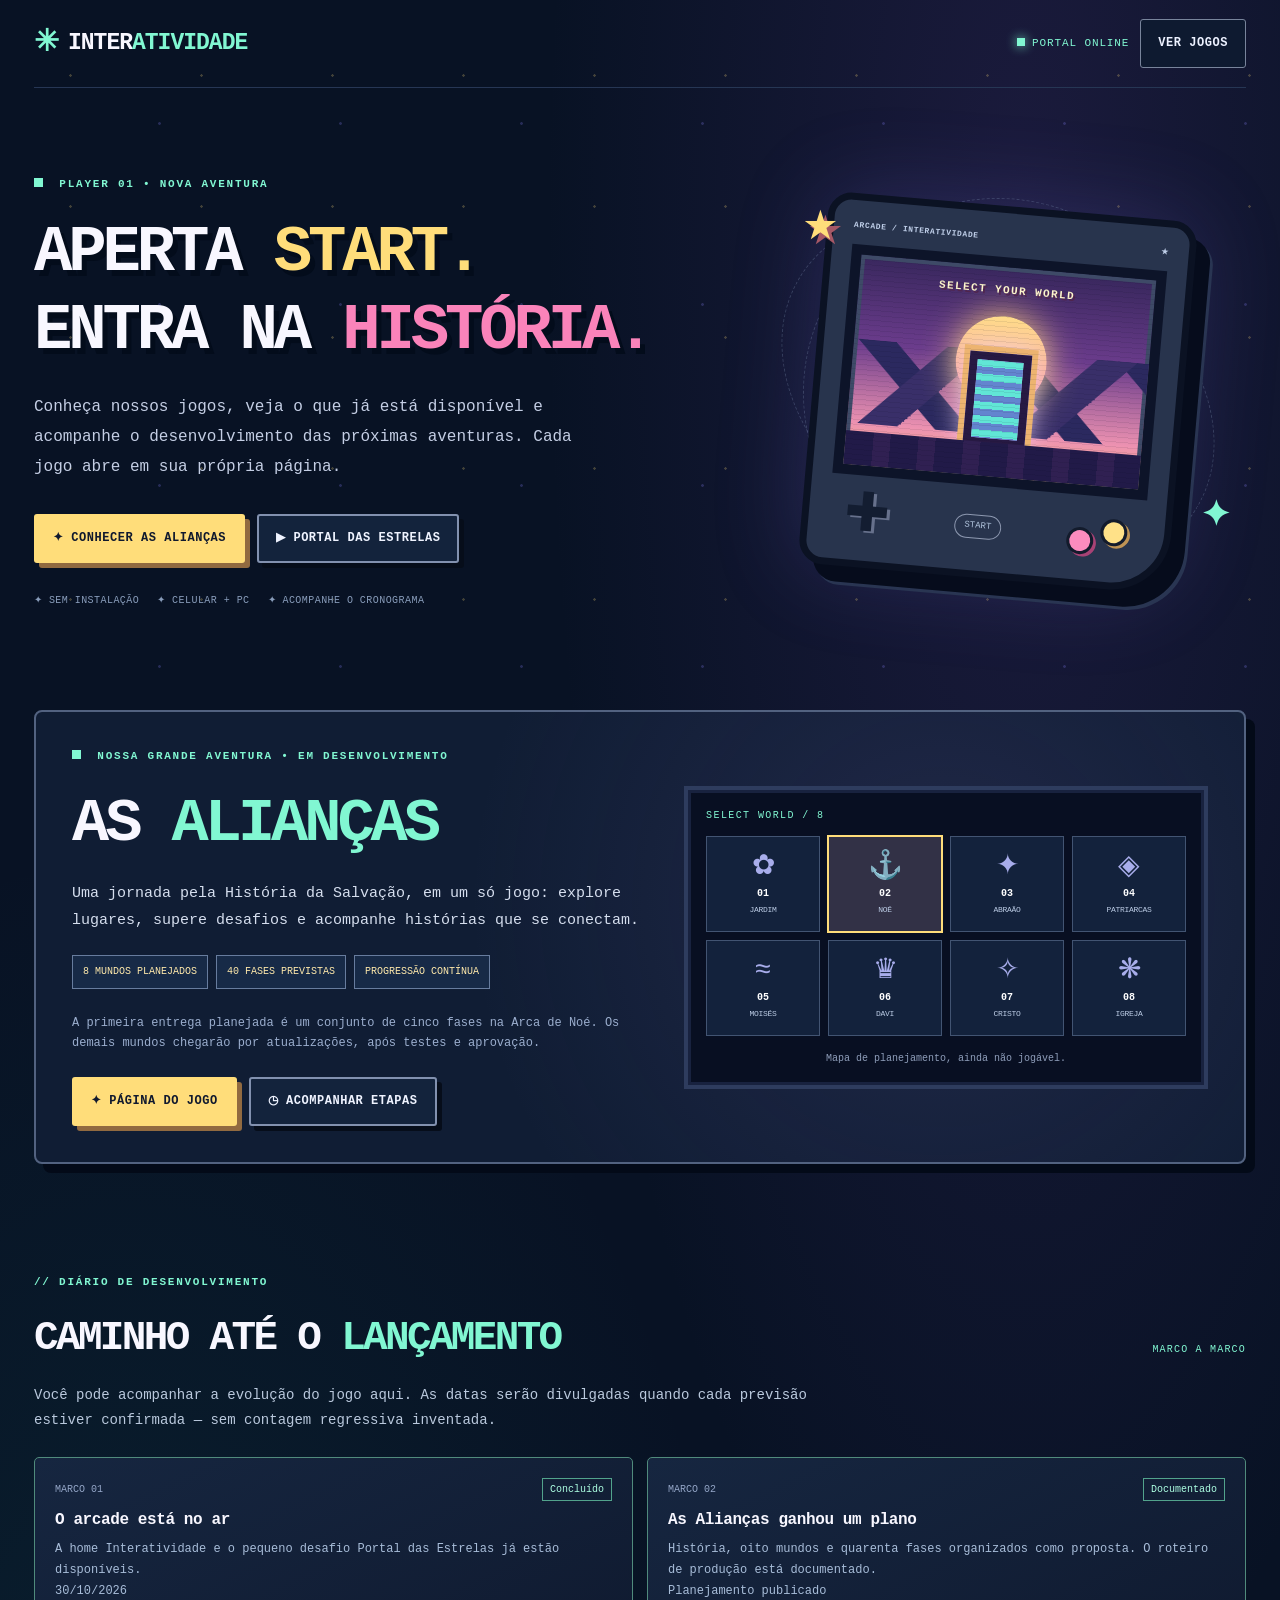
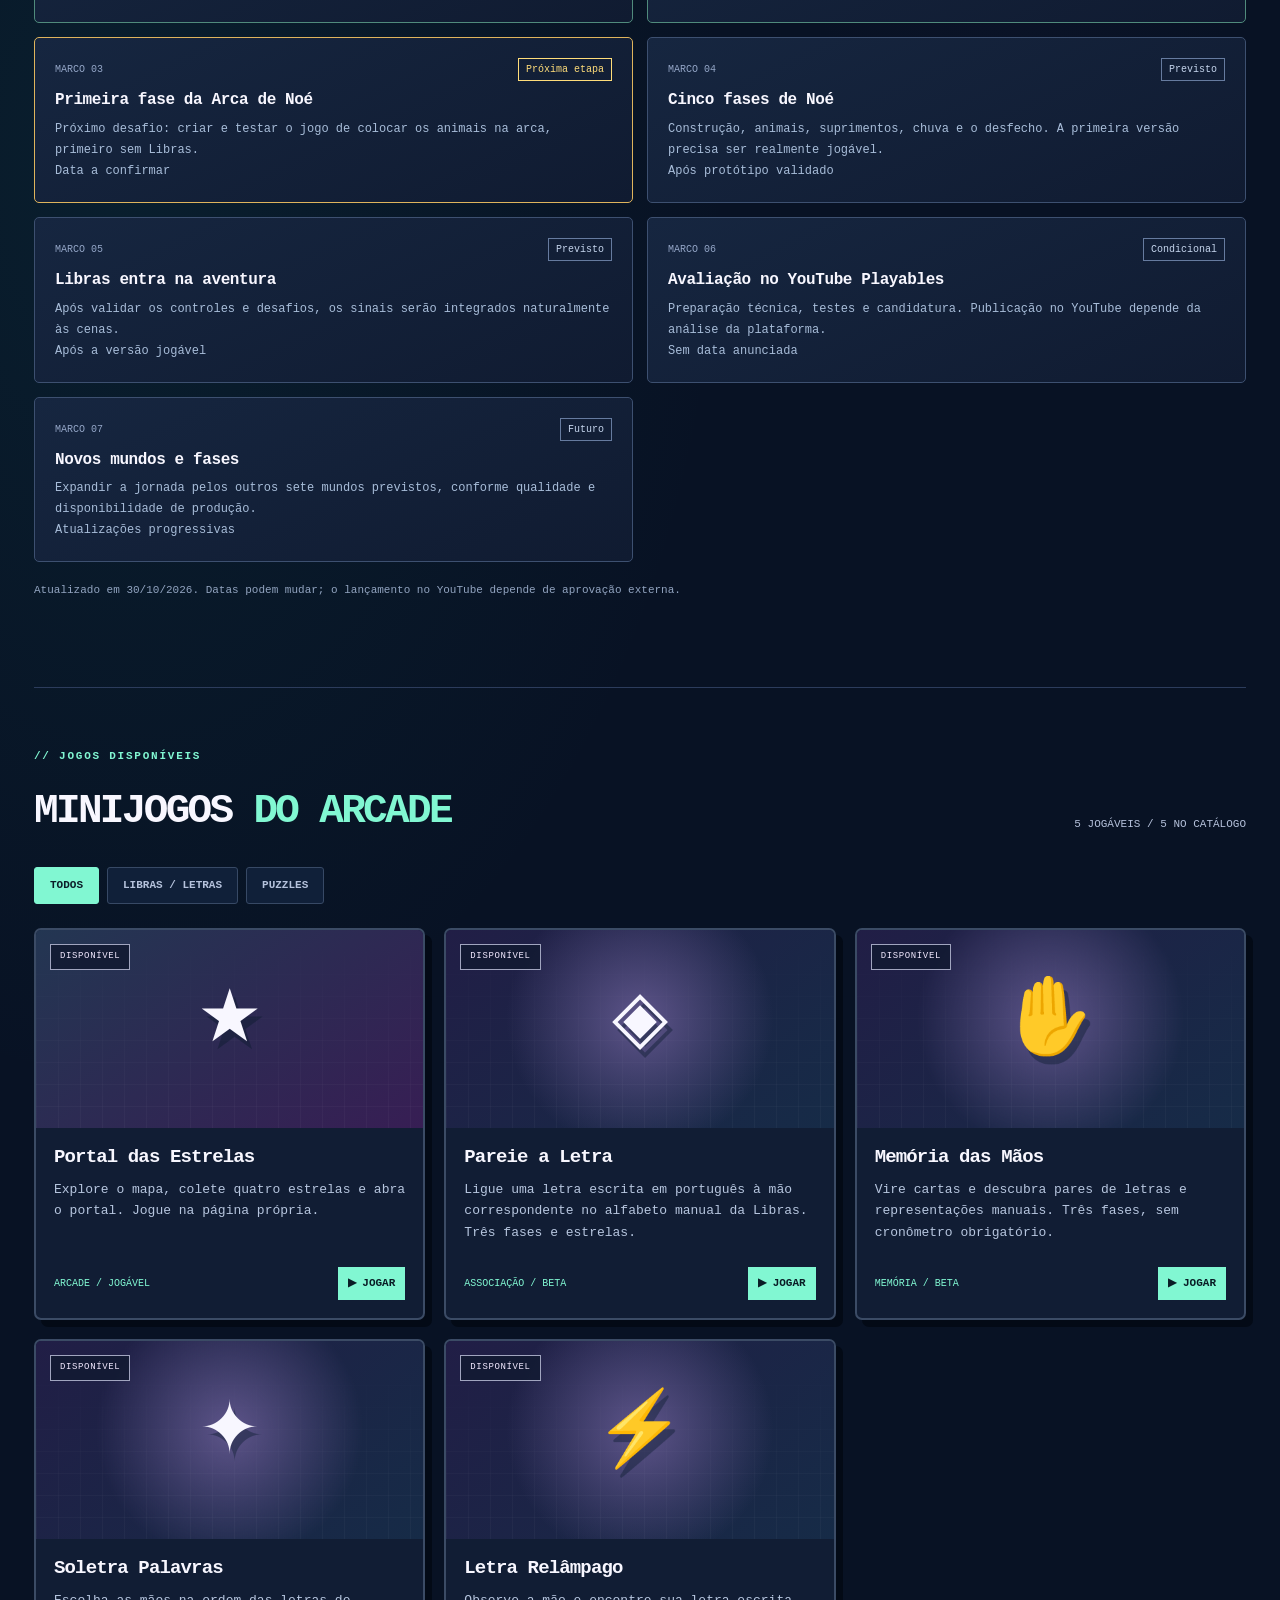
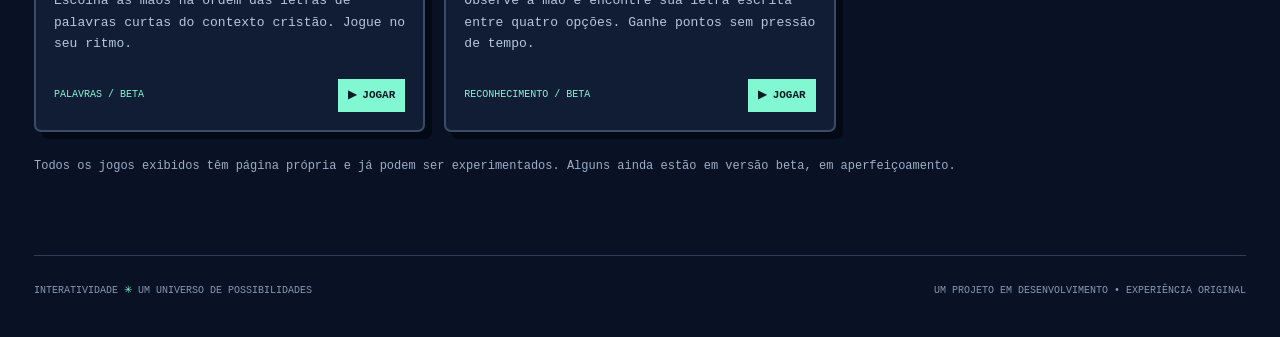
==== commit a47aadc1: "ux: mostrar so categorias e jogos realmente disponiveis na home" ====
--- a/index.html
+++ b/index.html
@@ -90,19 +90,18 @@
 
       <section class="arcade-section" id="arcade" aria-labelledby="arcade-title">
         <div class="section-header">
-          <div><p class="eyebrow">// ENQUANTO A GRANDE AVENTURA GANHA VIDA</p><h2 id="arcade-title">MINIJOGOS <em>DO ARCADE</em></h2></div>
+          <div><p class="eyebrow">// JOGOS DISPONÍVEIS</p><h2 id="arcade-title">MINIJOGOS <em>DO ARCADE</em></h2></div>
           <span id="catalog-count" class="catalog-count">CARREGANDO...</span>
         </div>
         <div class="filter-bar" role="group" aria-label="Filtrar jogos">
           <button class="filter active" data-filter="todos" aria-pressed="true">TODOS</button>
           <button class="filter" data-filter="datilologia" aria-pressed="false">LIBRAS / LETRAS</button>
-          <button class="filter" data-filter="biblia" aria-pressed="false">HISTÓRIAS / BÍBLIA</button>
           <button class="filter" data-filter="puzzle" aria-pressed="false">PUZZLES</button>
         </div>
         <div id="games-list" class="game-grid" aria-live="polite">
           <p class="loading-card">Preparando o catálogo de universos...</p>
         </div>
-        <p class="catalog-note">Escolha um cartão para acessar a página própria de cada jogo. Os títulos identificados como “em criação” ainda não estão disponíveis.</p>
+        <p class="catalog-note">Todos os jogos exibidos têm página própria e já podem ser experimentados. Alguns ainda estão em versão beta, em aperfeiçoamento.</p>
       </section>
 
     </main>
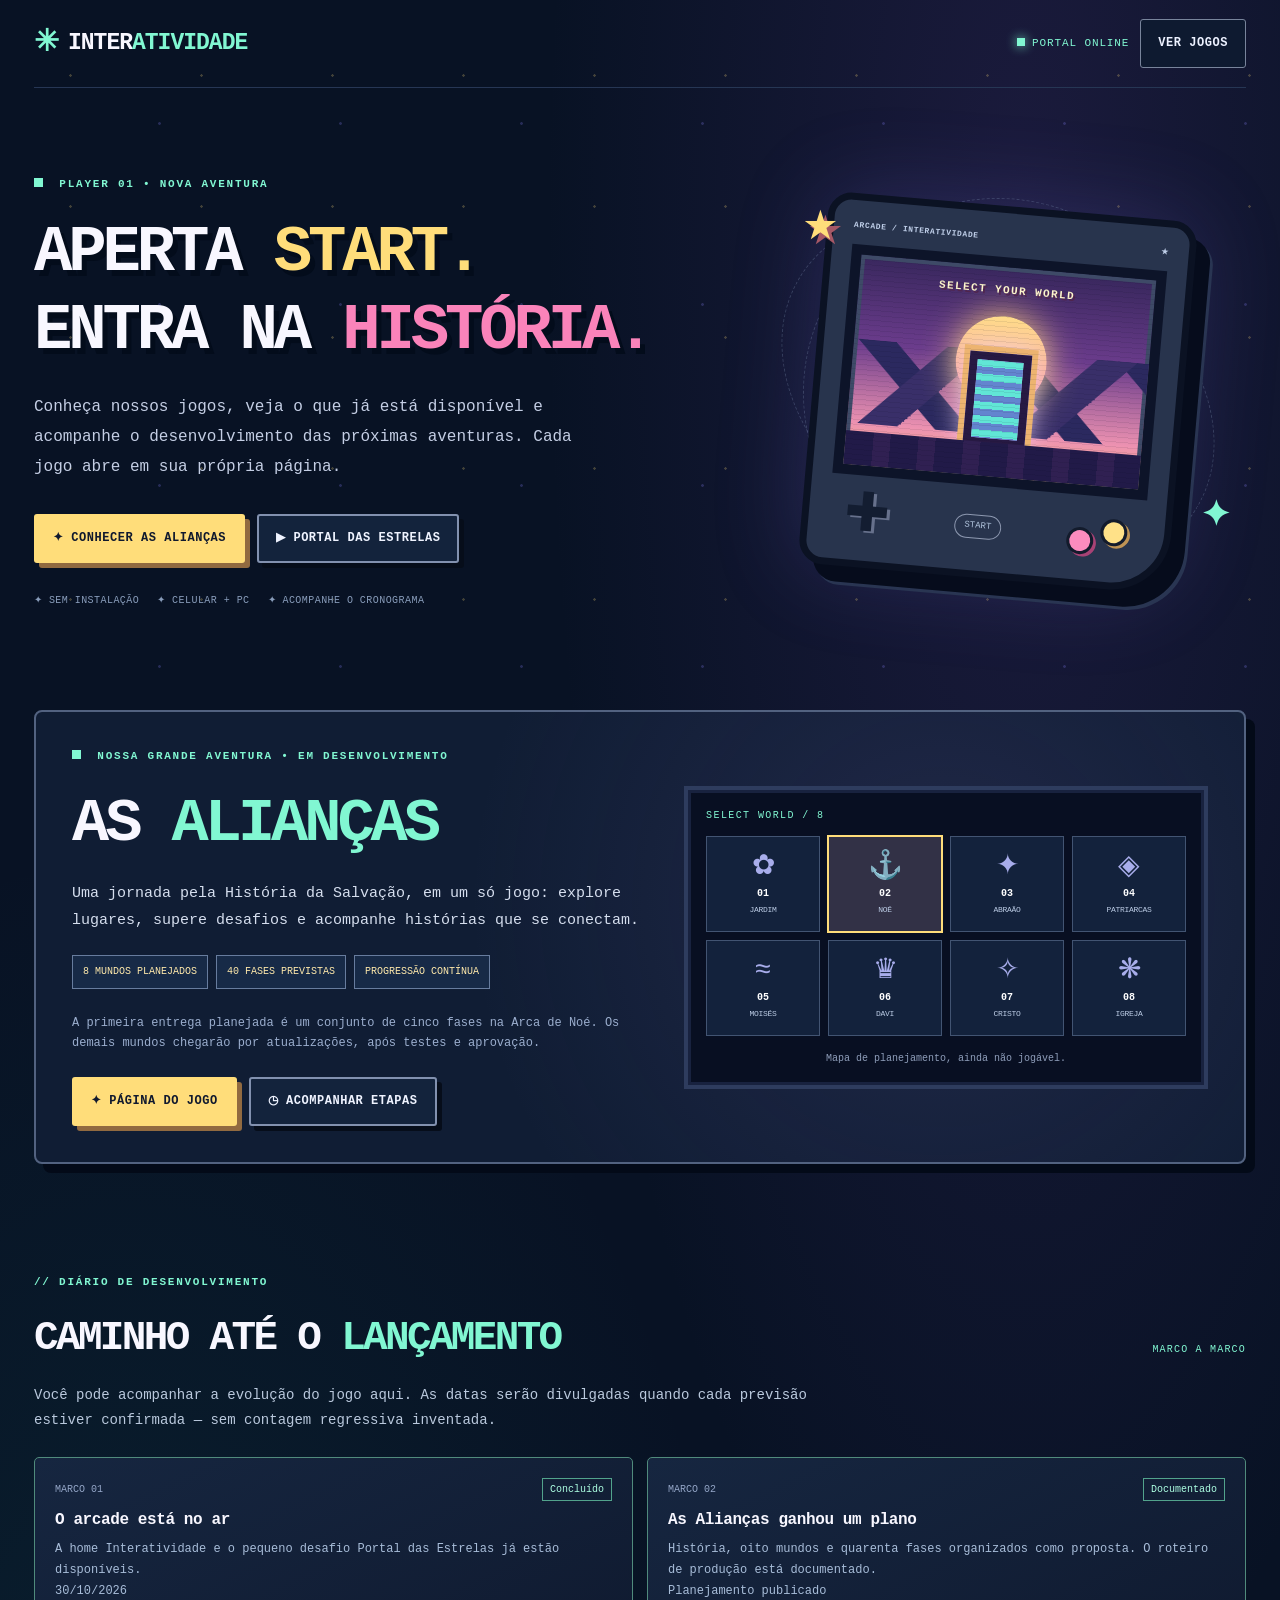
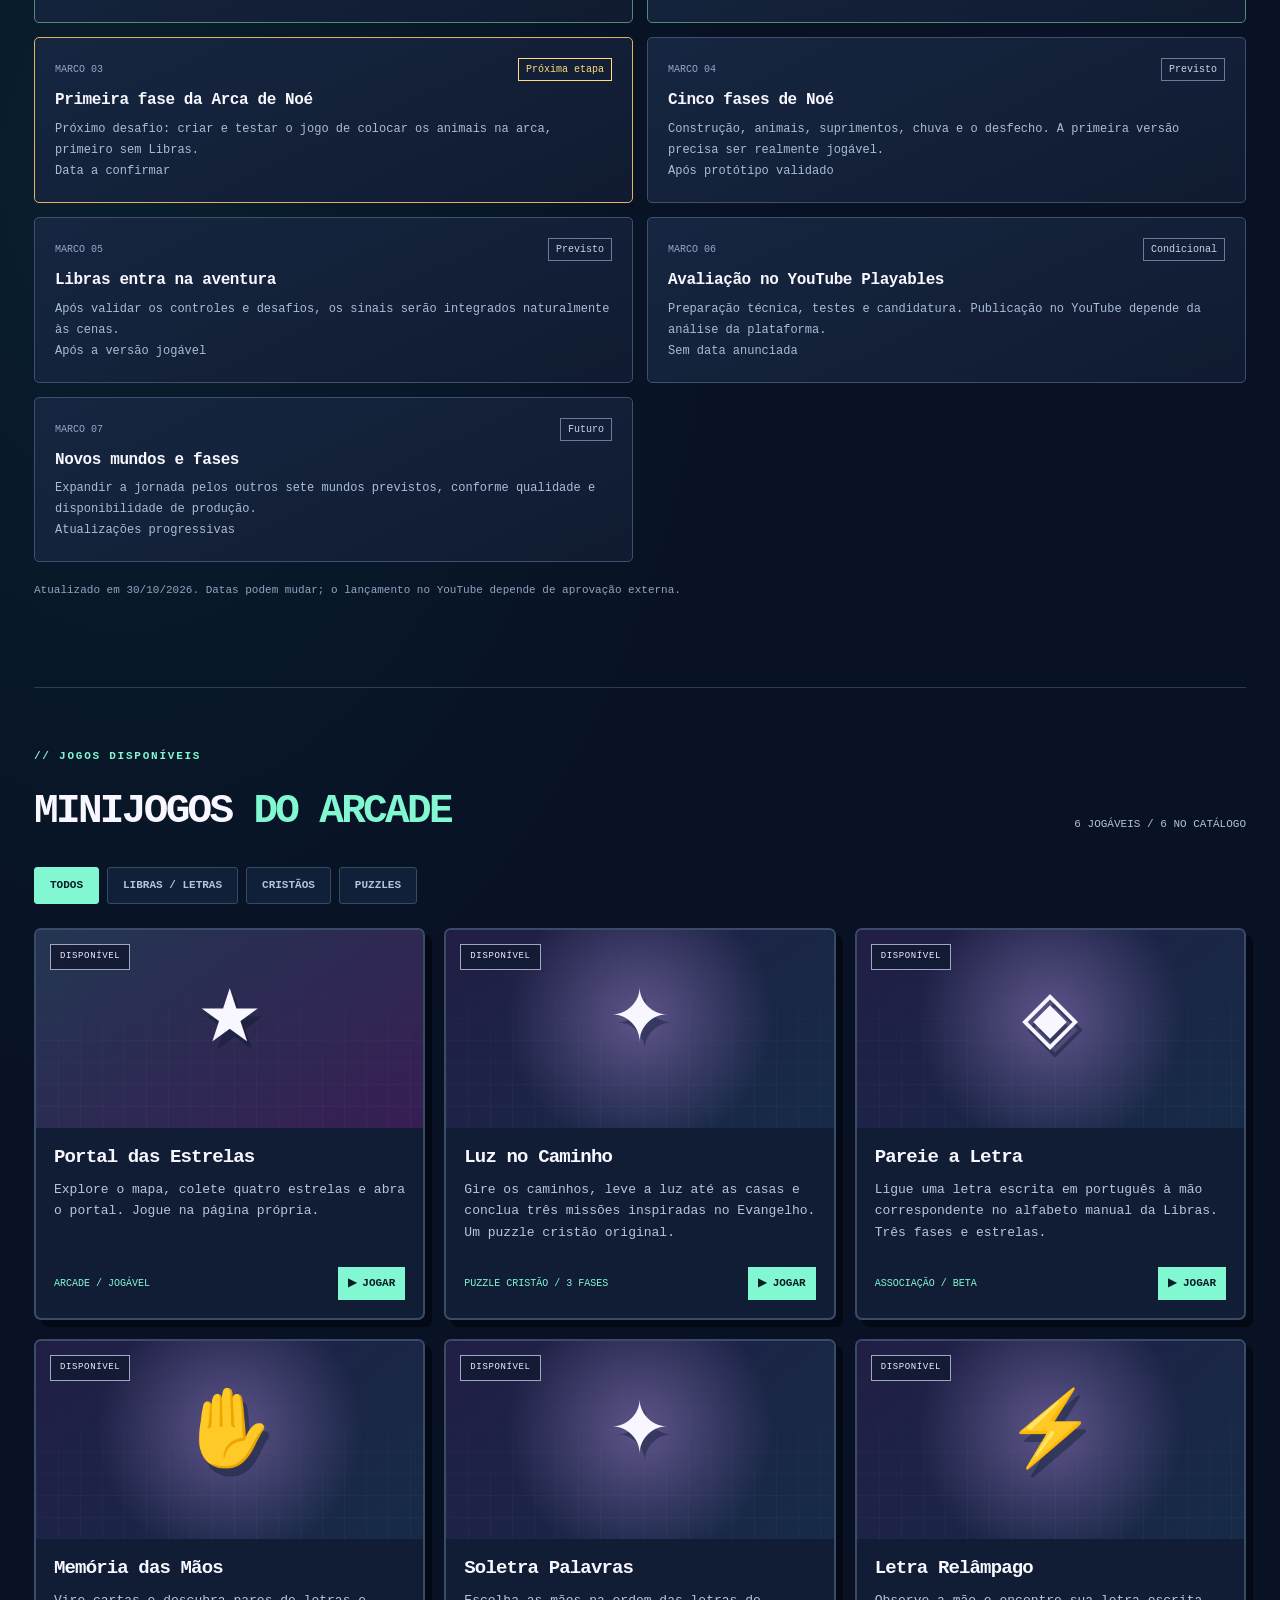
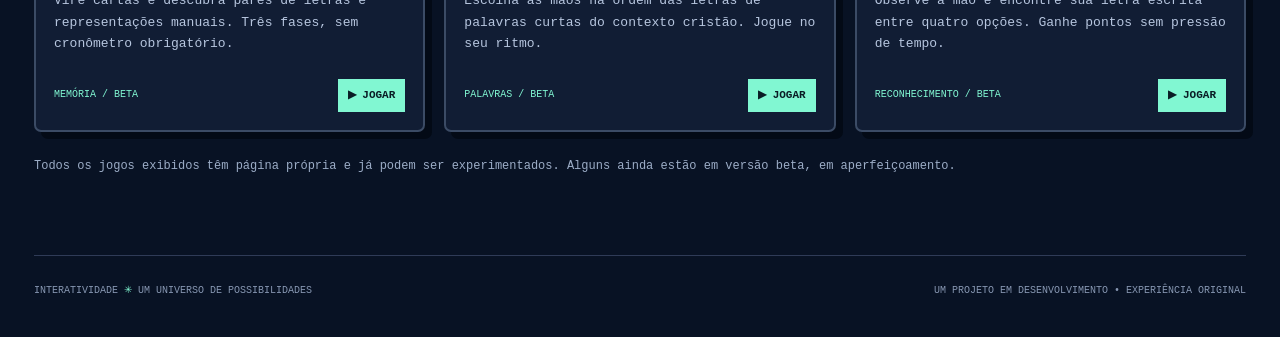
==== commit ef2a4a35: "ux: filtro cristao no catalogo para novo jogo publicado" ====
--- a/index.html
+++ b/index.html
@@ -96,6 +96,7 @@
         <div class="filter-bar" role="group" aria-label="Filtrar jogos">
           <button class="filter active" data-filter="todos" aria-pressed="true">TODOS</button>
           <button class="filter" data-filter="datilologia" aria-pressed="false">LIBRAS / LETRAS</button>
+          <button class="filter" data-filter="biblia" aria-pressed="false">CRISTÃOS</button>
           <button class="filter" data-filter="puzzle" aria-pressed="false">PUZZLES</button>
         </div>
         <div id="games-list" class="game-grid" aria-live="polite">
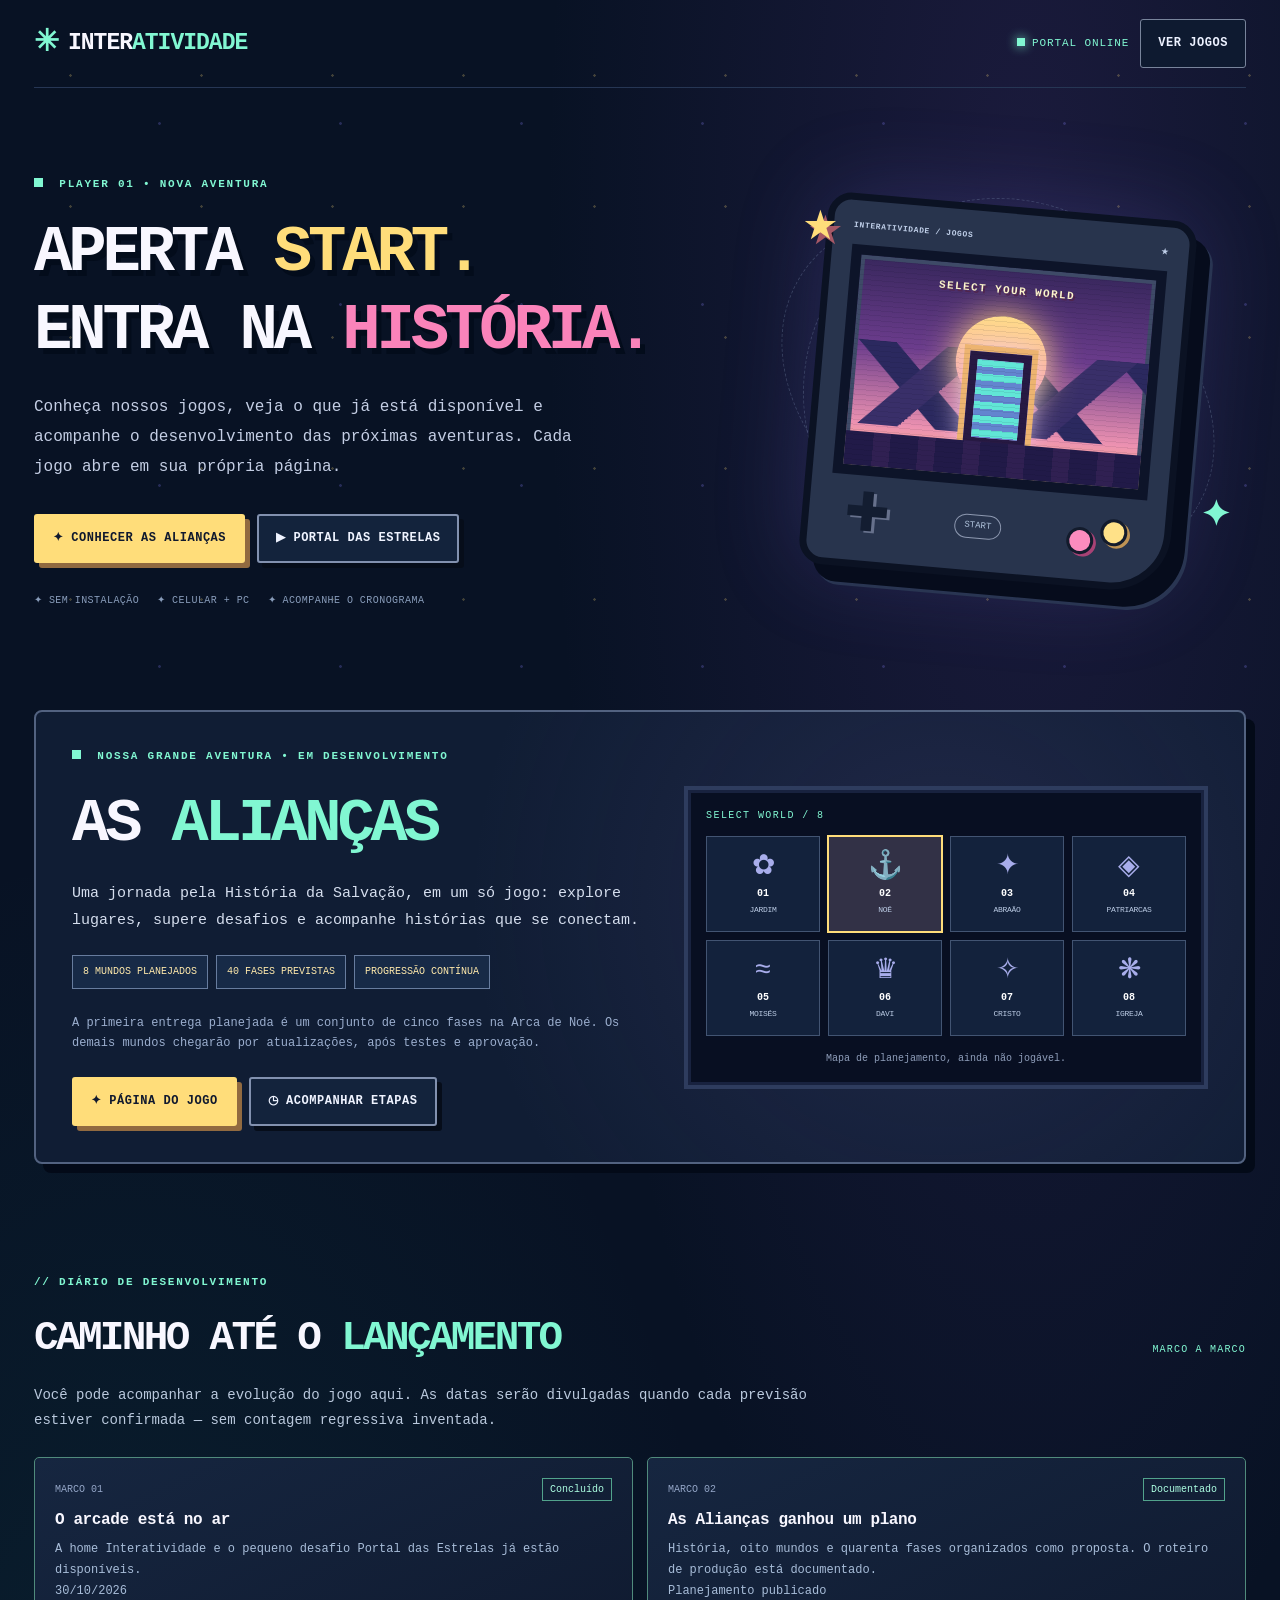
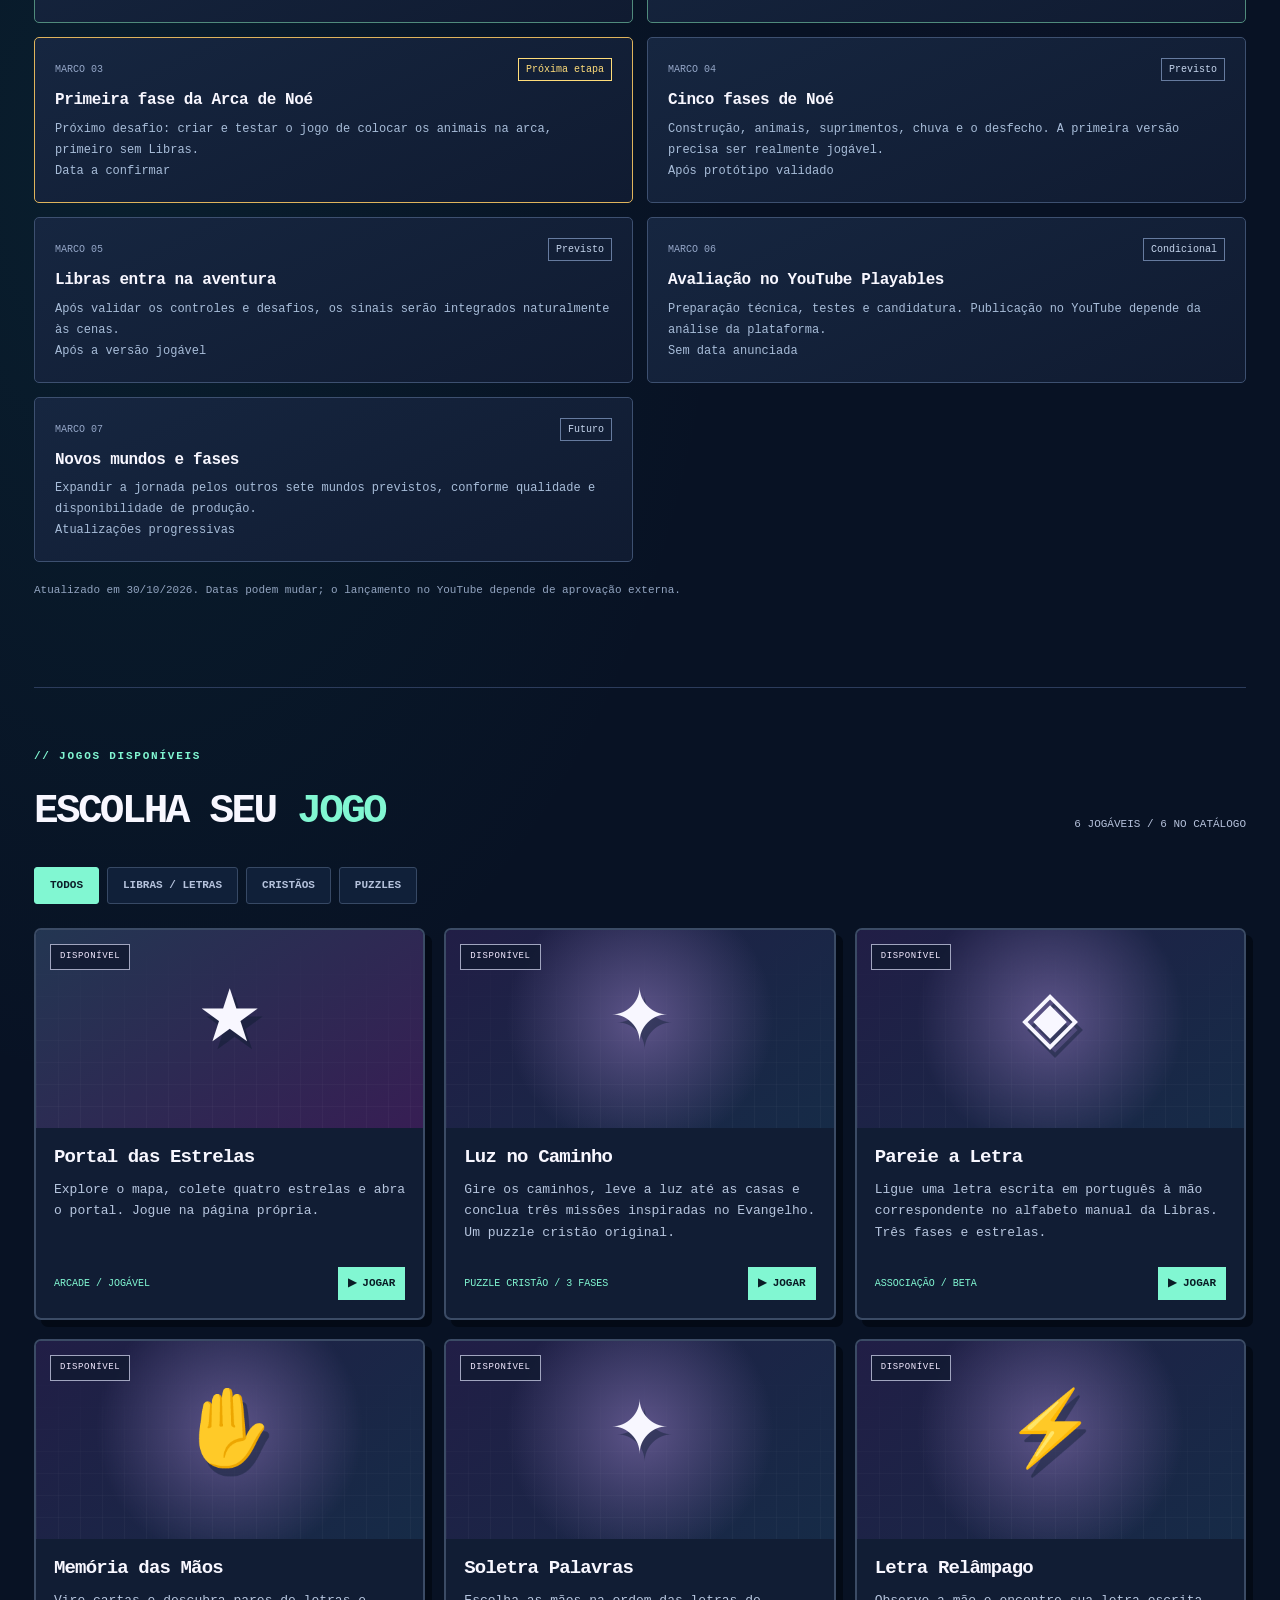
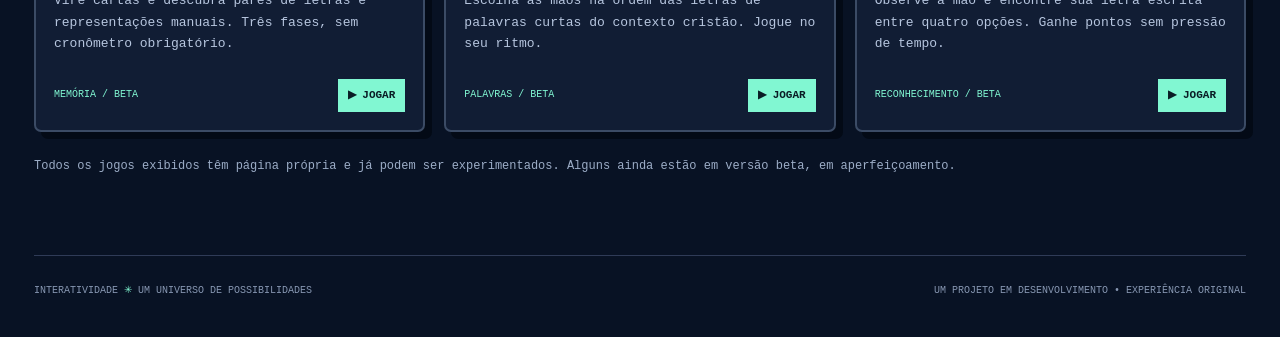
==== commit f3b3921d: "fix: usar Interatividade como marca e retirar arcade dos textos publicos" ====
--- a/index.html
+++ b/index.html
@@ -39,7 +39,7 @@
           <div class="orbit orbit-one"></div><div class="orbit orbit-two"></div>
           <div class="floating-token token-one">★</div><div class="floating-token token-two">✦</div>
           <div class="device">
-            <div class="device-top"><span>ARCADE / INTERATIVIDADE</span><span>★</span></div>
+            <div class="device-top"><span>INTERATIVIDADE / JOGOS</span><span>★</span></div>
             <div class="device-screen">
               <div class="screen-mountains"></div><div class="screen-sun"></div>
               <div class="screen-caption">SELECT YOUR WORLD</div>
@@ -90,7 +90,7 @@
 
       <section class="arcade-section" id="arcade" aria-labelledby="arcade-title">
         <div class="section-header">
-          <div><p class="eyebrow">// JOGOS DISPONÍVEIS</p><h2 id="arcade-title">MINIJOGOS <em>DO ARCADE</em></h2></div>
+          <div><p class="eyebrow">// JOGOS DISPONÍVEIS</p><h2 id="arcade-title">ESCOLHA SEU <em>JOGO</em></h2></div>
           <span id="catalog-count" class="catalog-count">CARREGANDO...</span>
         </div>
         <div class="filter-bar" role="group" aria-label="Filtrar jogos">
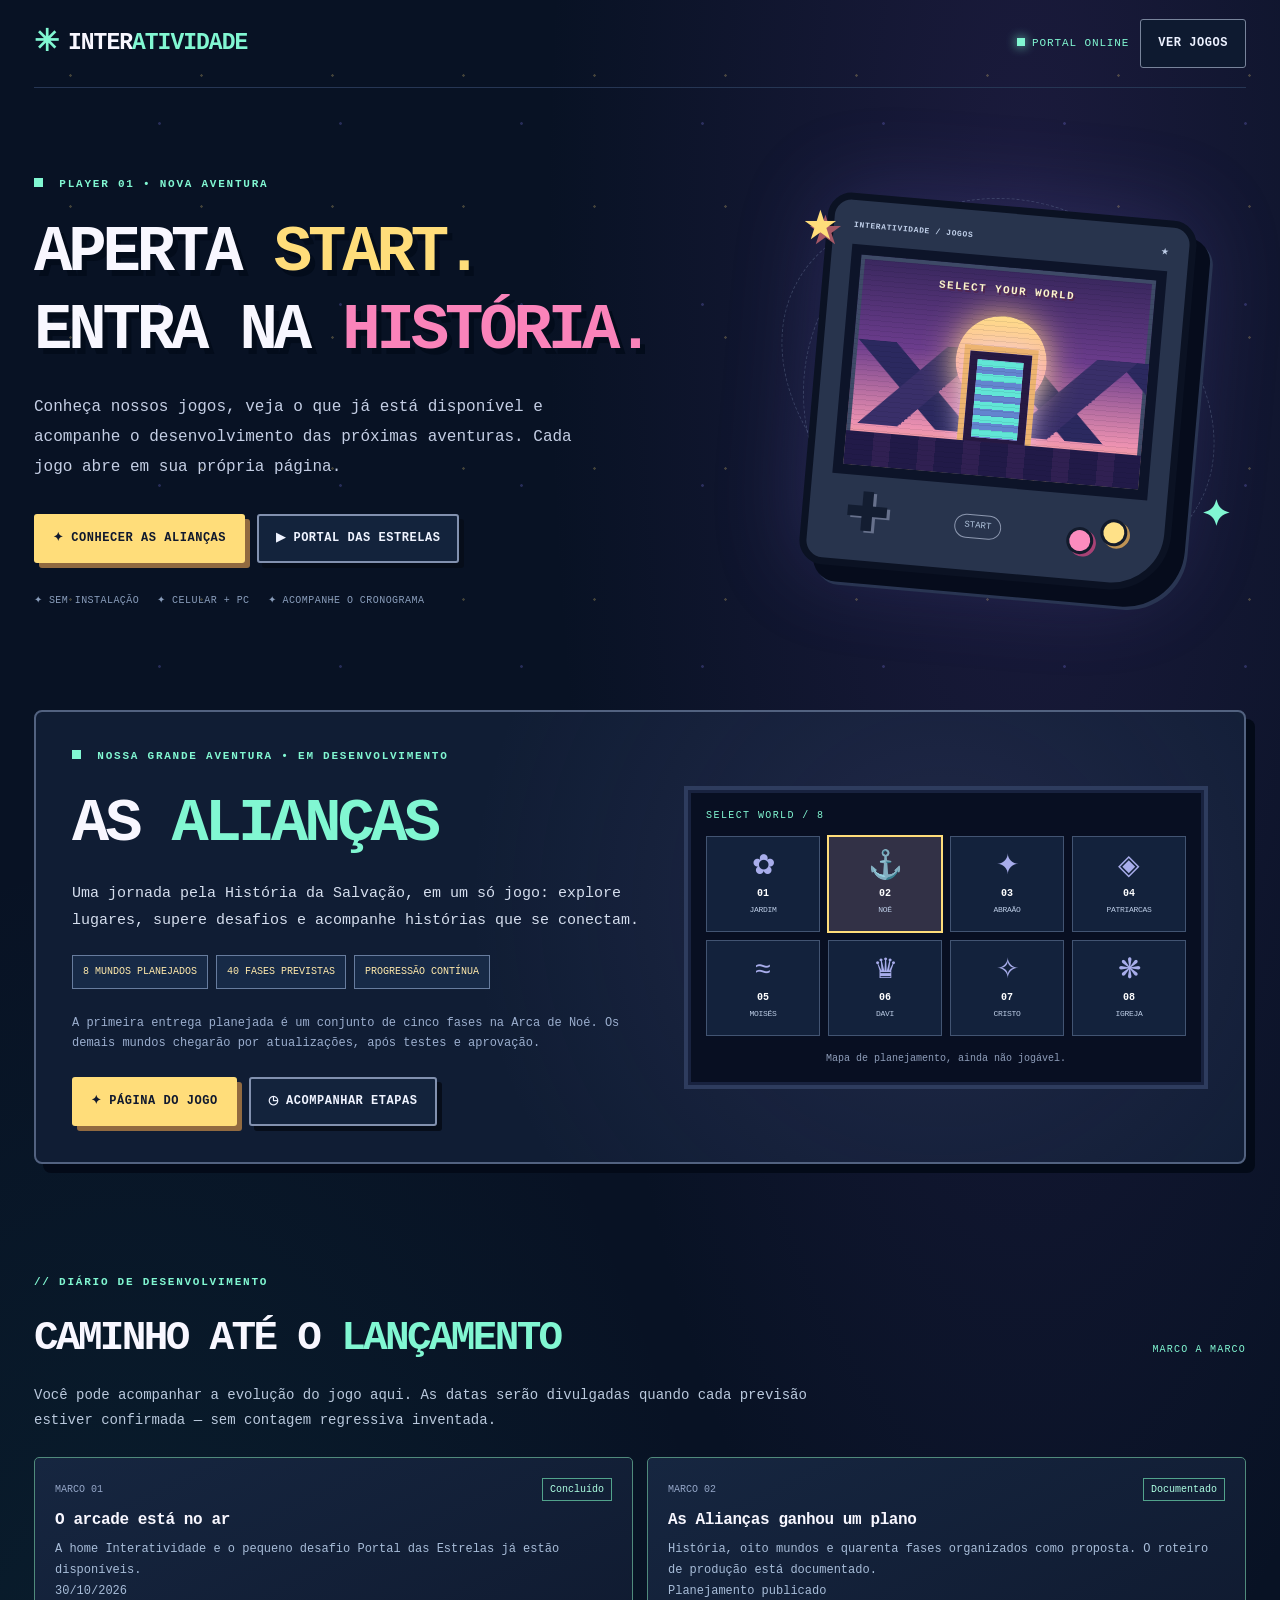
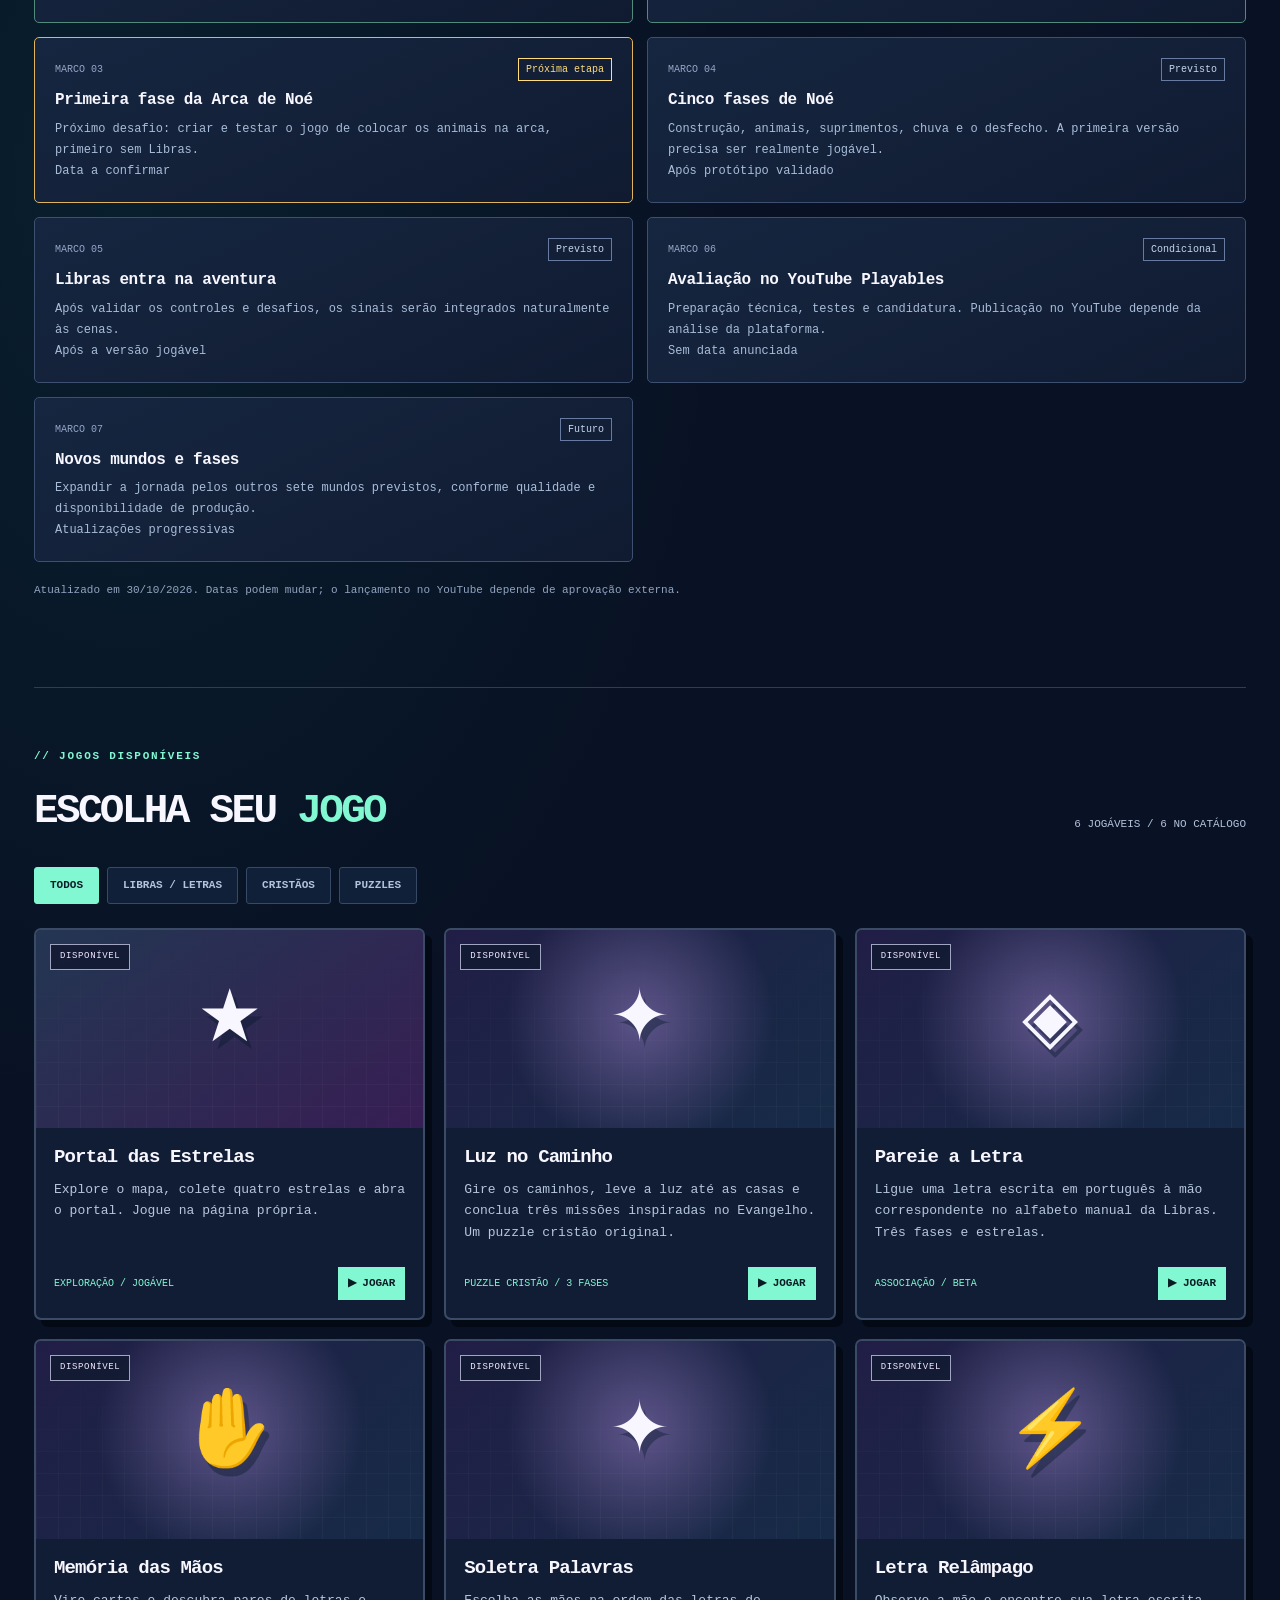
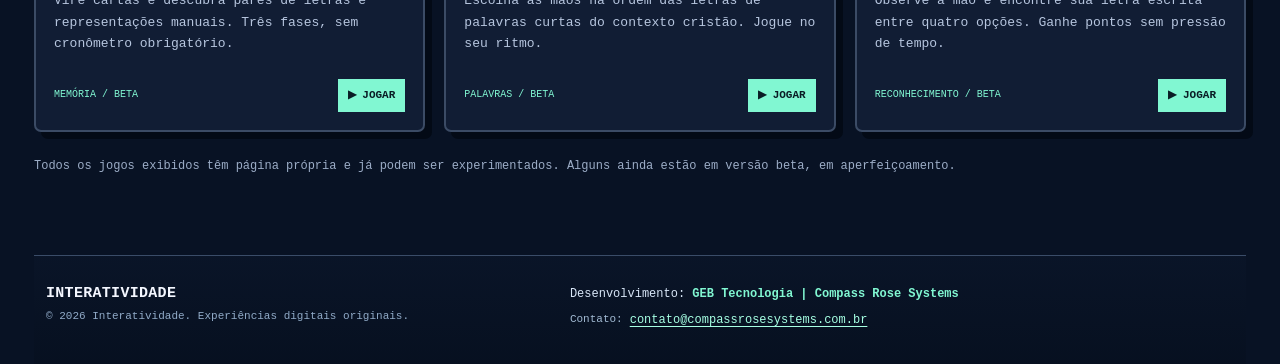
==== commit d42f7c6a: "feat: rodape profissional com credito de desenvolvimento e email de contato" ====
--- a/index.html
+++ b/index.html
@@ -9,6 +9,7 @@
   <meta property="og:description" content="Acompanhe As Alianças e descubra pequenos jogos retrô.">
   <title>INTERATIVIDADE — Seu próximo universo começa aqui</title>
   <link rel="stylesheet" href="./styles.css">
+<link rel="stylesheet" href="./footer.css">
 </head>
 <body>
   <a class="skip-link" href="#main">Pular para o conteúdo</a>
@@ -107,7 +108,18 @@
 
     </main>
 
-    <footer class="footer"><span>INTERATIVIDADE <i>✳</i> UM UNIVERSO DE POSSIBILIDADES</span><span>UM PROJETO EM DESENVOLVIMENTO • EXPERIÊNCIA ORIGINAL</span></footer>
+    <footer class="footer site-footer" aria-label="Rodapé institucional">
+  <div class="site-footer-inner">
+    <div class="site-footer-brand">
+      <strong>INTERATIVIDADE</strong>
+      <small>© 2026 Interatividade. Experiências digitais originais.</small>
+    </div>
+    <div class="site-footer-info">
+      <span class="developer">Desenvolvimento: <strong>GEB Tecnologia | Compass Rose Systems</strong></span>
+      <div class="contact"><span class="contact-label">Contato:</span><a href="mailto:contato@compassrosesystems.com.br">contato@compassrosesystems.com.br</a></div>
+    </div>
+  </div>
+</footer>
   </div>
 
   <script src="./portal.js" defer></script>
--- a/footer.css
+++ b/footer.css
@@ -0,0 +1,16 @@
+/* Rodape institucional unico — Interatividade / GEB Tecnologia / Compass Rose Systems */
+.site-footer{display:block!important;border-top:1px solid #3a4c68!important;background:linear-gradient(180deg,rgba(16,29,52,.23),rgba(6,15,30,.62));padding:28px 0 34px!important;color:#b9cce2!important;font-size:12px!important;line-height:1.7!important}
+.site-footer-inner{display:grid!important;grid-template-columns:minmax(0,1fr) minmax(0,1.35fr);gap:18px 32px;align-items:start;width:100%;max-width:1240px;margin:0 auto;padding:0 12px}
+.site-footer-brand{display:flex;flex-direction:column;align-items:flex-start;gap:3px;min-width:0}
+.site-footer-brand strong{font-size:15px;line-height:1.35;letter-spacing:.02em;color:#f4f7ff;font-weight:900}
+.site-footer-brand small{font-size:11px;color:#91abc8;line-height:1.6}
+.site-footer-info{display:flex;flex-direction:column;align-items:flex-start;gap:5px;min-width:0}
+.site-footer-info .developer{font-size:12px;color:#d8e6f7;line-height:1.7}
+.site-footer-info .developer strong{font-weight:800;color:#81f7d2}
+.site-footer-info .contact{display:flex;align-items:flex-start;gap:7px;flex-wrap:wrap;min-width:0}
+.site-footer .contact-label{font-size:11px;color:#a2bad3}
+.site-footer a{color:#a6ffe3!important;text-decoration:underline;text-underline-offset:3px;overflow-wrap:anywhere;word-break:break-word}
+.site-footer a:hover{color:#ffdf85!important}
+.site-footer a:focus-visible{outline:2px solid #ffdf85;outline-offset:3px}
+.site-footer .footer-navigation{margin-top:5px}
+@media(max-width:700px){.site-footer{padding:22px 0 28px!important}.site-footer-inner{grid-template-columns:1fr;gap:14px;padding:0 8px}.site-footer-brand strong{font-size:14px}}
